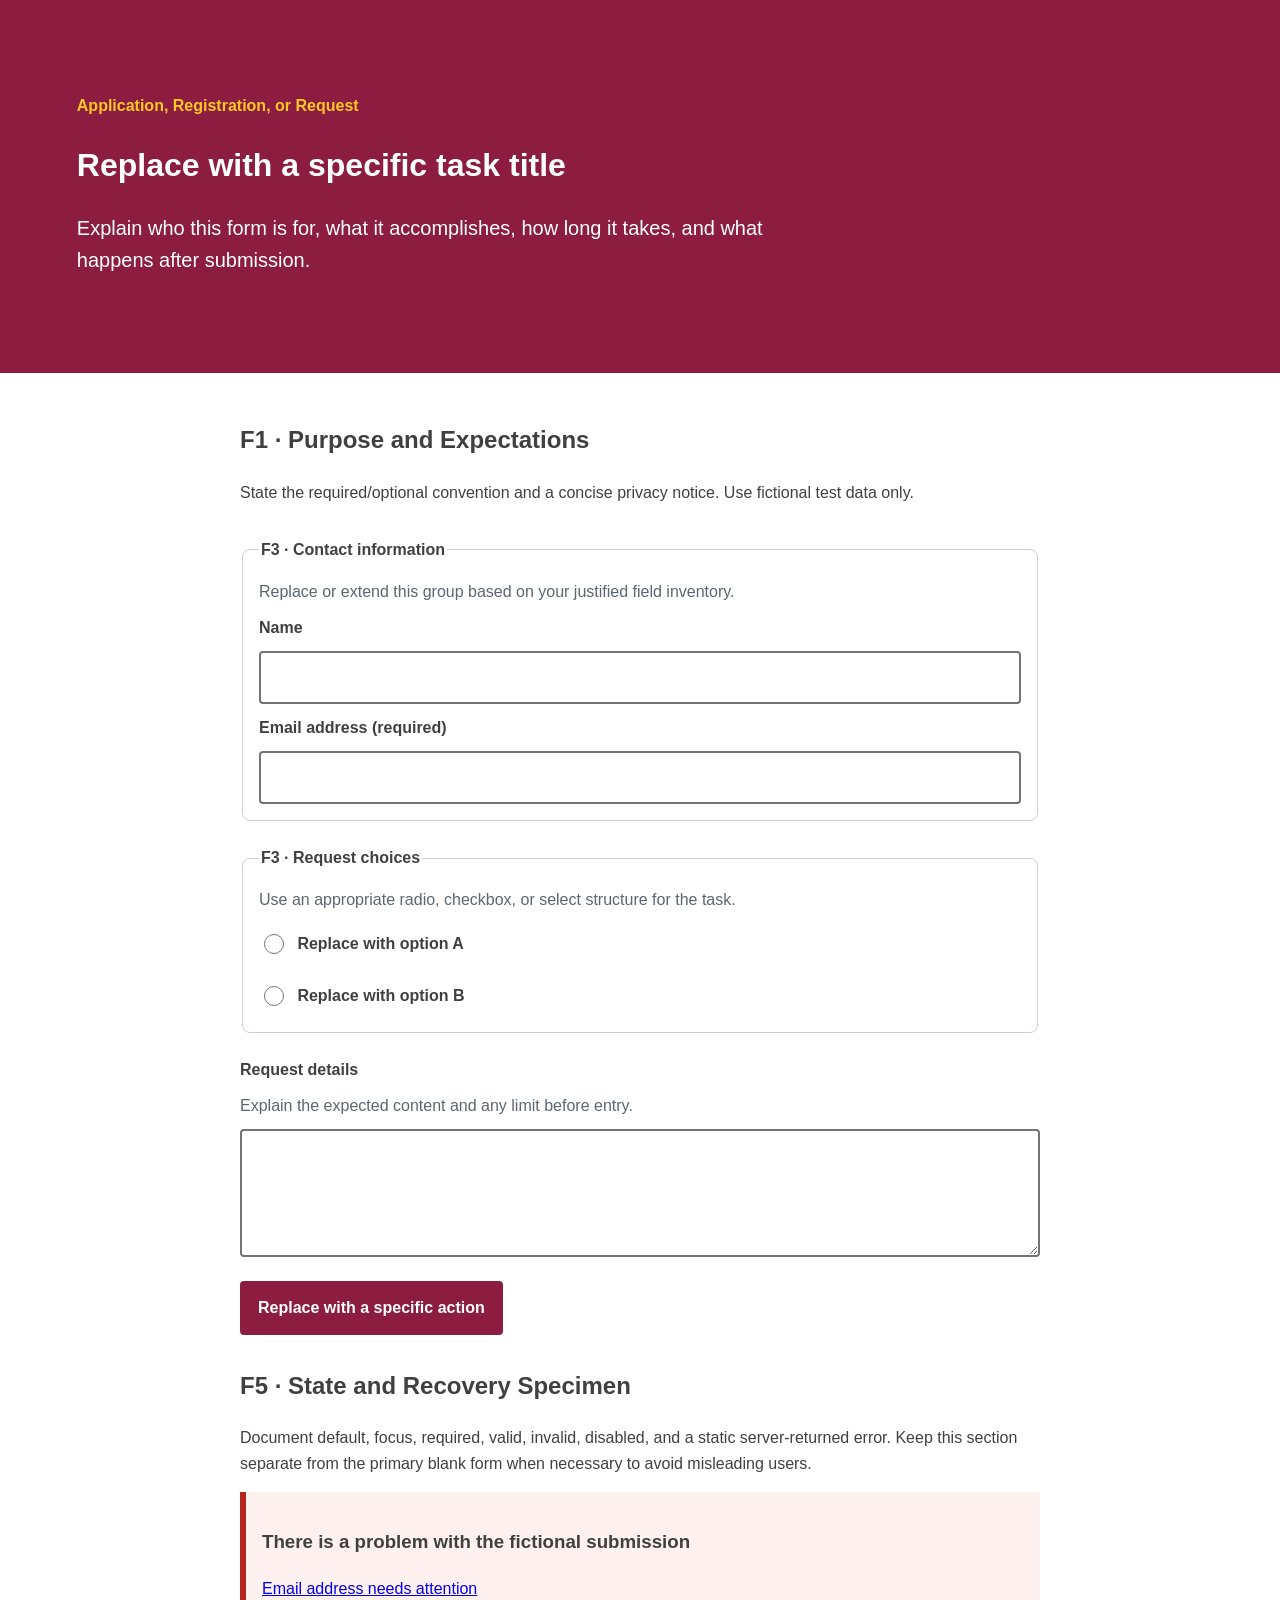
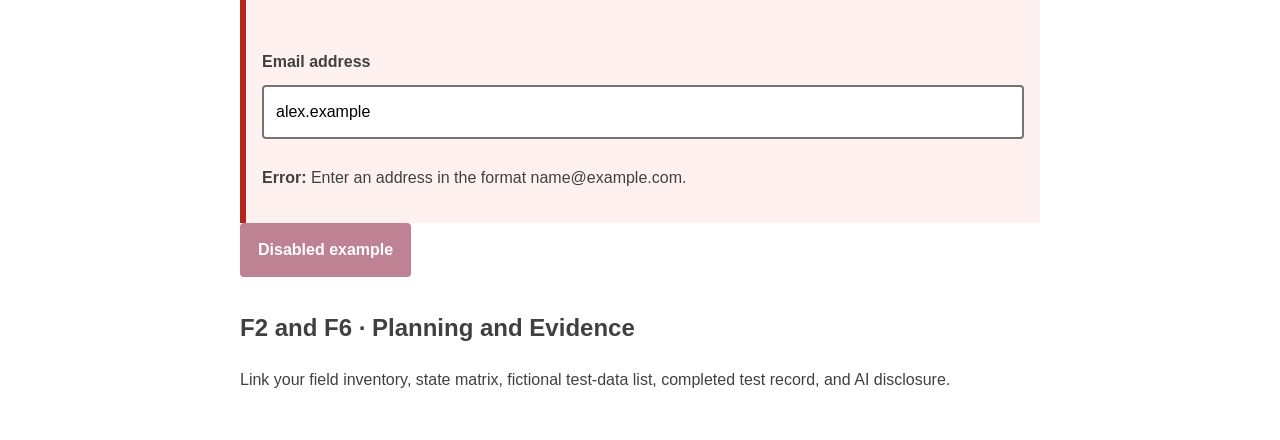
==== index.html @ 68f825bc "Start" ====
<!doctype html>
<html lang="en">
    <head>
        <meta charset="utf-8">
        <meta name="viewport" content="width=device-width,initial-scale=1">
        <title>Inclusive Form Flow</title><link rel="stylesheet" href="styles.css">
    </head>
    <body>
        <header class="page-header">
            <p class="eyebrow">Application, Registration, or Request</p>
            <h1>Replace with a specific task title</h1>
            <p class="lede">Explain who this form is for, what it accomplishes, how long it takes, and what happens after submission.</p>
        </header>
        <main>
            <section id="expectations">
                <h2>F1 · Purpose and Expectations</h2>
                <p>State the required/optional convention and a concise privacy notice. Use fictional test data only.</p>
            </section>
            <form action="" method="get">
                <fieldset>
                    <legend>F3 · Contact information</legend>
                    <p class="help">Replace or extend this group based on your justified field inventory.</p>
                    <div class="field">
                        <label for="name">Name</label>
                        <input id="name" name="name" type="text" autocomplete="name">
                    </div>
                    <div class="field">
                        <label for="email">Email address (required)</label>
                        <input id="email" name="email" type="email" autocomplete="email" required>
                    </div>
                </fieldset>
                <fieldset>
                    <legend>F3 · Request choices</legend>
                    <p class="help">Use an appropriate radio, checkbox, or select structure for the task.</p>
                    <label class="choice">
                        <input type="radio" name="request_type" value="option-a"> Replace with option A</label>
                        <label class="choice"><input type="radio" name="request_type" value="option-b"> Replace with option B</label>
                    </fieldset>
                    <div class="field">
                        <label for="details">Request details</label>
                        <p class="help" id="details-help">Explain the expected content and any limit before entry.</p>
                        <textarea id="details" name="details" aria-describedby="details-help"></textarea>
                    </div>
                    <button type="submit">Replace with a specific action</button>
                </form>
                <section id="states">
                    <h2>F5 · State and Recovery Specimen</h2>
                    <p>Document default, focus, required, valid, invalid, disabled, and a static server-returned error. Keep this section separate from the primary blank form when necessary to avoid misleading users.</p>
                    <div class="error-summary">
                        <h3>There is a problem with the fictional submission</h3>
                        <p><a href="#error-example">Email address needs attention</a></p>
                    </div>
                    <div class="field field-error">
                        <label for="error-example">Email address</label>
                        <input id="error-example" type="email" value="alex.example" aria-invalid="true" aria-describedby="error-message">
                        <p id="error-message"><strong>Error:</strong> Enter an address in the format name@example.com.</p>
                    </div>
                    <button type="button" disabled>Disabled example</button>
                </section>
                <section id="documentation">
                    <h2>F2 and F6 · Planning and Evidence</h2>
                    <p>Link your field inventory, state matrix, fictional test-data list, completed test record, and AI disclosure.</p>
                </section>
            </main>
        </body>
        </html>
---- styles.css ----
:root{
    --color-text:#404040;
    --color-surface:#fff;
    --color-action:#8c1d40;
    --color-accent:#ffc627;
    --color-border:#747474;
    --color-error:#b3261e;
    --color-muted:#5c6670;
    --space-3:1rem;
    --radius:.5rem;
    --measure:68ch;
}
*,*::before,*::after{
    box-sizing:border-box;
}
body{
    margin:0;
    color:var(--color-text);
    background:var(--color-surface);
    font-family:Arial,sans-serif;
    line-height:1.6;
}
.page-header{
    padding:clamp(2rem,6vw,5rem);
    background:var(--color-action);
    color:#fff;
}
.eyebrow{
    color:var(--color-accent);
    font-weight:700;
}
.lede{
    max-width:var(--measure);
    font-size:1.25rem;
}
main{
    max-width:52rem;
    margin:auto;
    padding:var(--space-3);
}
section,form{
    margin-block:2rem;
}
form,fieldset,.field{
    display:grid;
    gap:.65rem;
}
form{
    gap:1.5rem;
}
fieldset{
    padding:1rem;
    border:1px solid #d0d0d0;
    border-radius:var(--radius);
}
legend,label{
    font-weight:700;
}
.help{
    margin:0;
    color:var(--color-muted);
}
input,select,textarea,button{
    font:inherit;
}
input:not([type="radio"]):not([type="checkbox"]),select,textarea{
    width:100%;
    padding:.75rem;
    border:2px solid var(--color-border);
    border-radius:.25rem;
}
textarea{
    min-height:8rem;
    resize:vertical;
}
.choice{
    display:flex;
    gap:.65rem;
    align-items:flex-start;
    padding:.5rem 0;
}
.choice input{
    inline-size:1.25rem;
    block-size:1.25rem;
}
button{
    justify-self:start;
    min-height:44px;
    padding:.75rem 1rem;
    background:var(--color-action);
    color:#fff;
    border:2px solid var(--color-action);
    border-radius:.25rem;
    font-weight:700;
}
:focus-visible{
    outline:.2rem solid var(--color-accent);
    outline-offset:.2rem;
}
.error-summary,.field-error{
    padding:1rem;
    border-left:.4rem solid var(--color-error);
    background:#fff1f0;
}
.field-error input{
    border-color:var(--color-error);
}
button:disabled{
    opacity:.55;
    cursor:not-allowed;
}
@media (min-width:48rem){
    .paired-fields{
        display:grid;
        grid-template-columns:1fr 1fr;
        gap:1rem;
    }
}
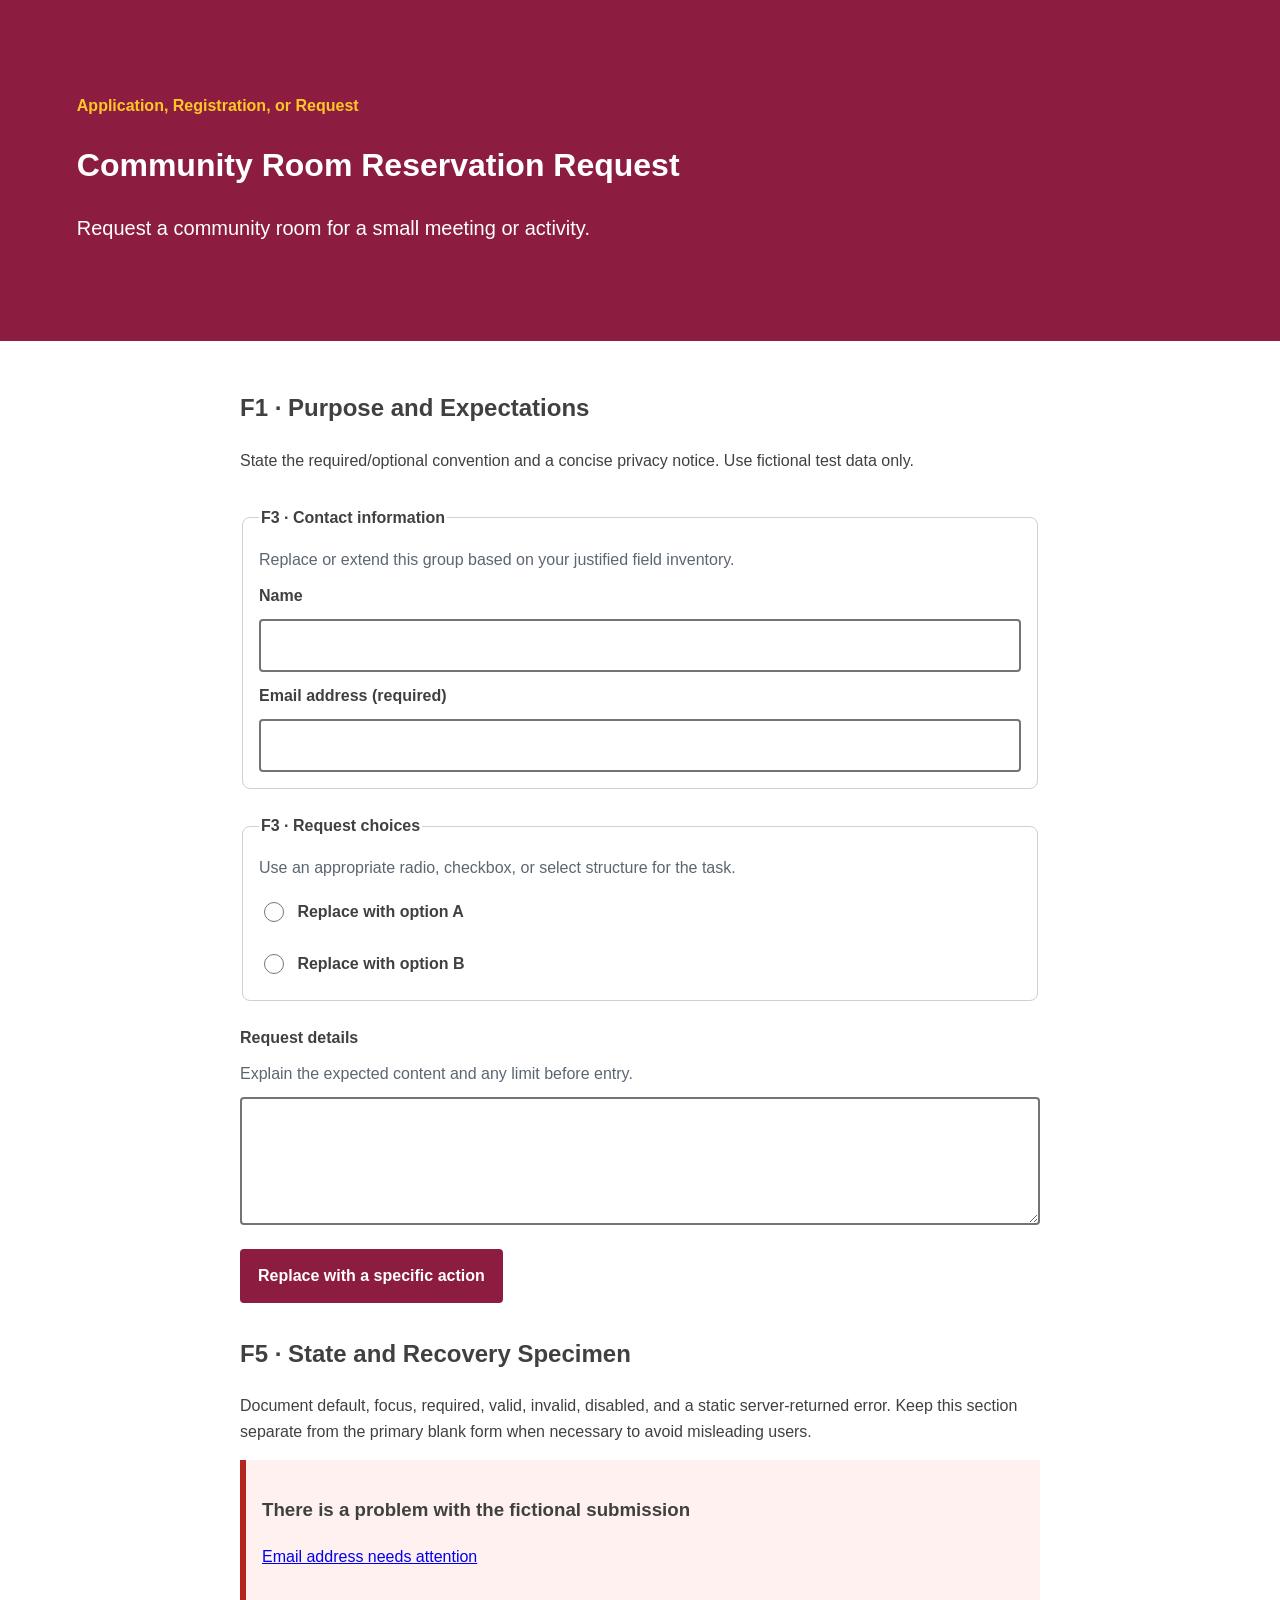
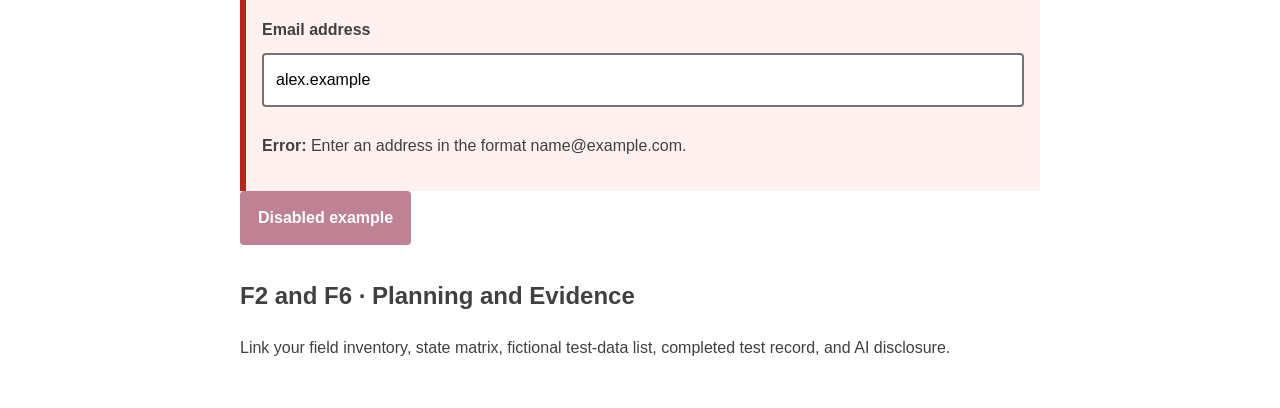
==== commit b5cff4bf: "Header complete" ====
--- a/index.html
+++ b/index.html
@@ -3,32 +3,40 @@
     <head>
         <meta charset="utf-8">
         <meta name="viewport" content="width=device-width,initial-scale=1">
-        <title>Inclusive Form Flow</title><link rel="stylesheet" href="styles.css">
+        <title>Community Room Reservation Request</title>
+        <link rel="stylesheet" href="styles.css">
     </head>
+
     <body>
         <header class="page-header">
             <p class="eyebrow">Application, Registration, or Request</p>
-            <h1>Replace with a specific task title</h1>
-            <p class="lede">Explain who this form is for, what it accomplishes, how long it takes, and what happens after submission.</p>
+            <h1>Community Room Reservation Request</h1>
+            <p class="lede">Request a community room for a small meeting or activity.</p>
         </header>
+
         <main>
             <section id="expectations">
                 <h2>F1 · Purpose and Expectations</h2>
                 <p>State the required/optional convention and a concise privacy notice. Use fictional test data only.</p>
             </section>
+
             <form action="" method="get">
                 <fieldset>
                     <legend>F3 · Contact information</legend>
                     <p class="help">Replace or extend this group based on your justified field inventory.</p>
+                    
                     <div class="field">
                         <label for="name">Name</label>
                         <input id="name" name="name" type="text" autocomplete="name">
                     </div>
+                   
                     <div class="field">
                         <label for="email">Email address (required)</label>
                         <input id="email" name="email" type="email" autocomplete="email" required>
                     </div>
+                
                 </fieldset>
+                
                 <fieldset>
                     <legend>F3 · Request choices</legend>
                     <p class="help">Use an appropriate radio, checkbox, or select structure for the task.</p>
@@ -36,31 +44,42 @@
                         <input type="radio" name="request_type" value="option-a"> Replace with option A</label>
                         <label class="choice"><input type="radio" name="request_type" value="option-b"> Replace with option B</label>
                     </fieldset>
+                
                     <div class="field">
                         <label for="details">Request details</label>
                         <p class="help" id="details-help">Explain the expected content and any limit before entry.</p>
                         <textarea id="details" name="details" aria-describedby="details-help"></textarea>
                     </div>
+                
                     <button type="submit">Replace with a specific action</button>
+                
                 </form>
+                
                 <section id="states">
                     <h2>F5 · State and Recovery Specimen</h2>
                     <p>Document default, focus, required, valid, invalid, disabled, and a static server-returned error. Keep this section separate from the primary blank form when necessary to avoid misleading users.</p>
+                
                     <div class="error-summary">
                         <h3>There is a problem with the fictional submission</h3>
                         <p><a href="#error-example">Email address needs attention</a></p>
                     </div>
+                
                     <div class="field field-error">
                         <label for="error-example">Email address</label>
                         <input id="error-example" type="email" value="alex.example" aria-invalid="true" aria-describedby="error-message">
                         <p id="error-message"><strong>Error:</strong> Enter an address in the format name@example.com.</p>
                     </div>
+                
                     <button type="button" disabled>Disabled example</button>
+                
                 </section>
+                
                 <section id="documentation">
                     <h2>F2 and F6 · Planning and Evidence</h2>
                     <p>Link your field inventory, state matrix, fictional test-data list, completed test record, and AI disclosure.</p>
+                
                 </section>
+            
             </main>
         </body>
-        </html>
+    </html>
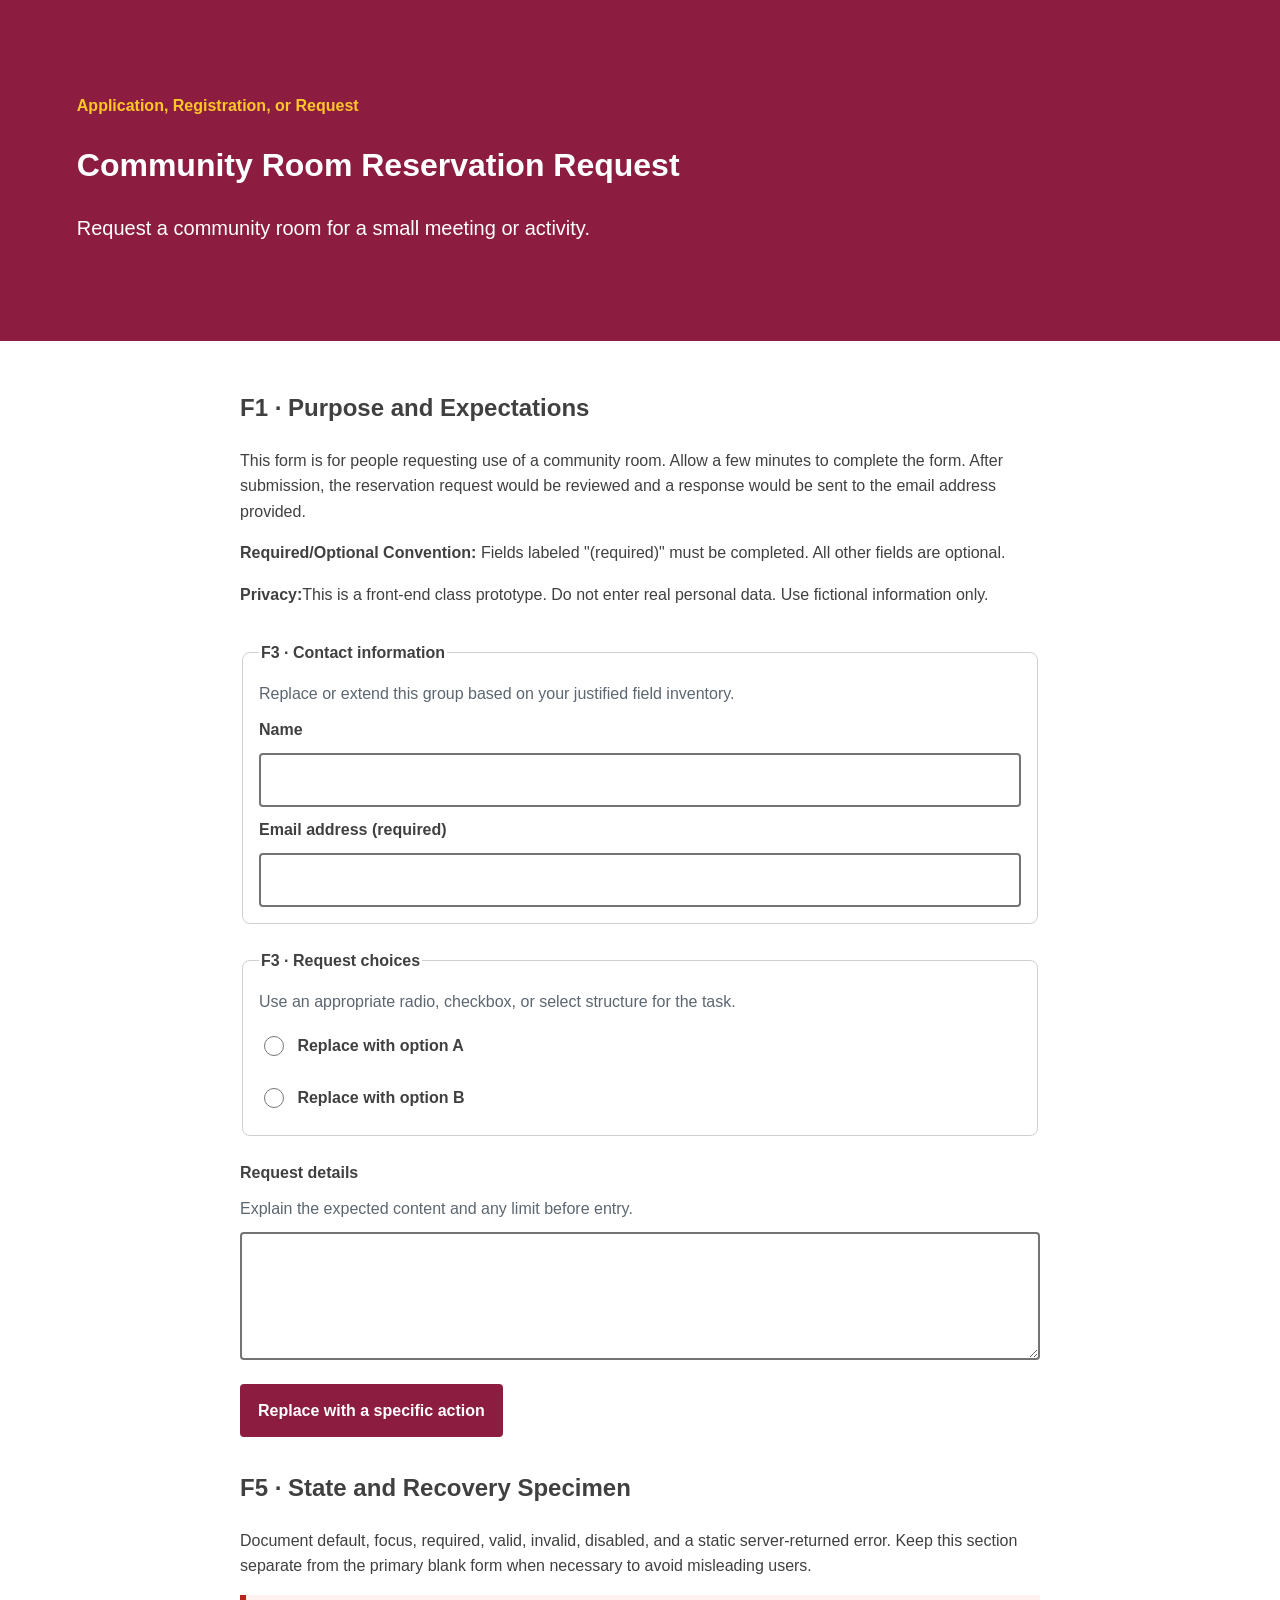
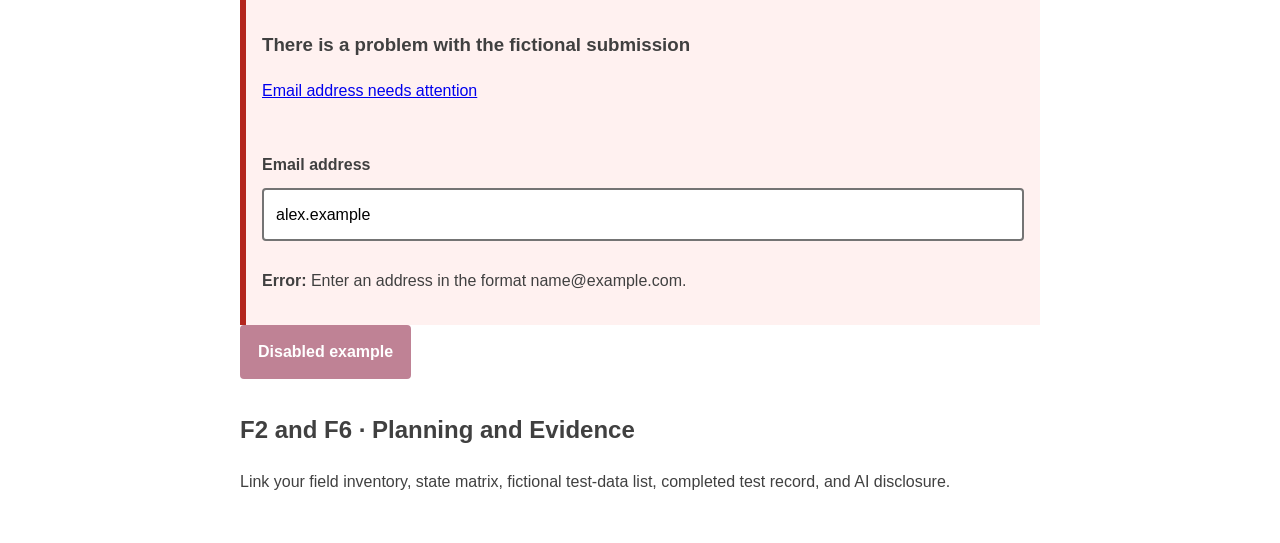
==== commit de0d0070: "F1" ====
--- a/index.html
+++ b/index.html
@@ -17,7 +17,10 @@
         <main>
             <section id="expectations">
                 <h2>F1 · Purpose and Expectations</h2>
-                <p>State the required/optional convention and a concise privacy notice. Use fictional test data only.</p>
+                
+                <p>This form is for people requesting use of a community room. Allow a few minutes to complete the form. After submission, the reservation request would be reviewed and a response would be sent to the email address provided.</p>
+                <p><strong>Required/Optional Convention:</strong> Fields labeled "(required)" must be completed. All other fields are optional.</p>
+                <p><strong>Privacy:</strong>This is a front-end class prototype. Do not enter real personal data. Use fictional information only.</p>
             </section>
 
             <form action="" method="get">
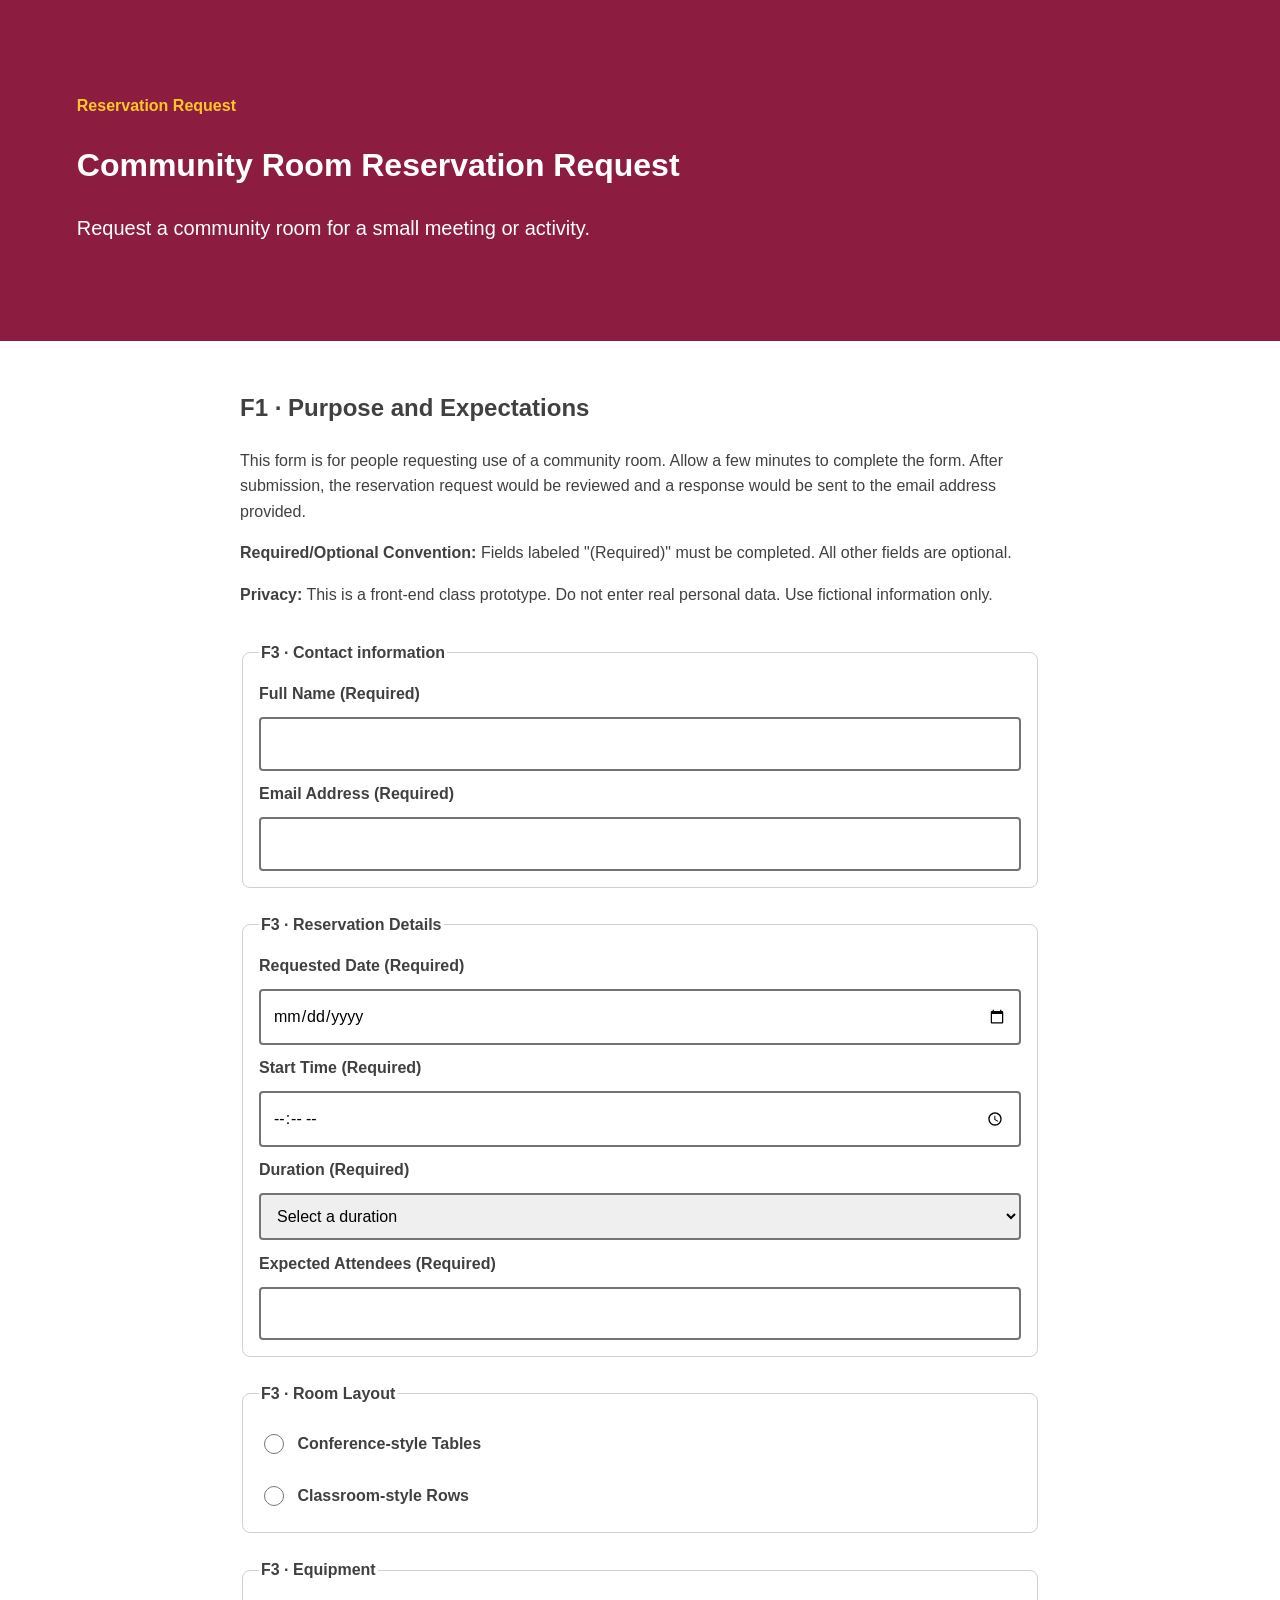
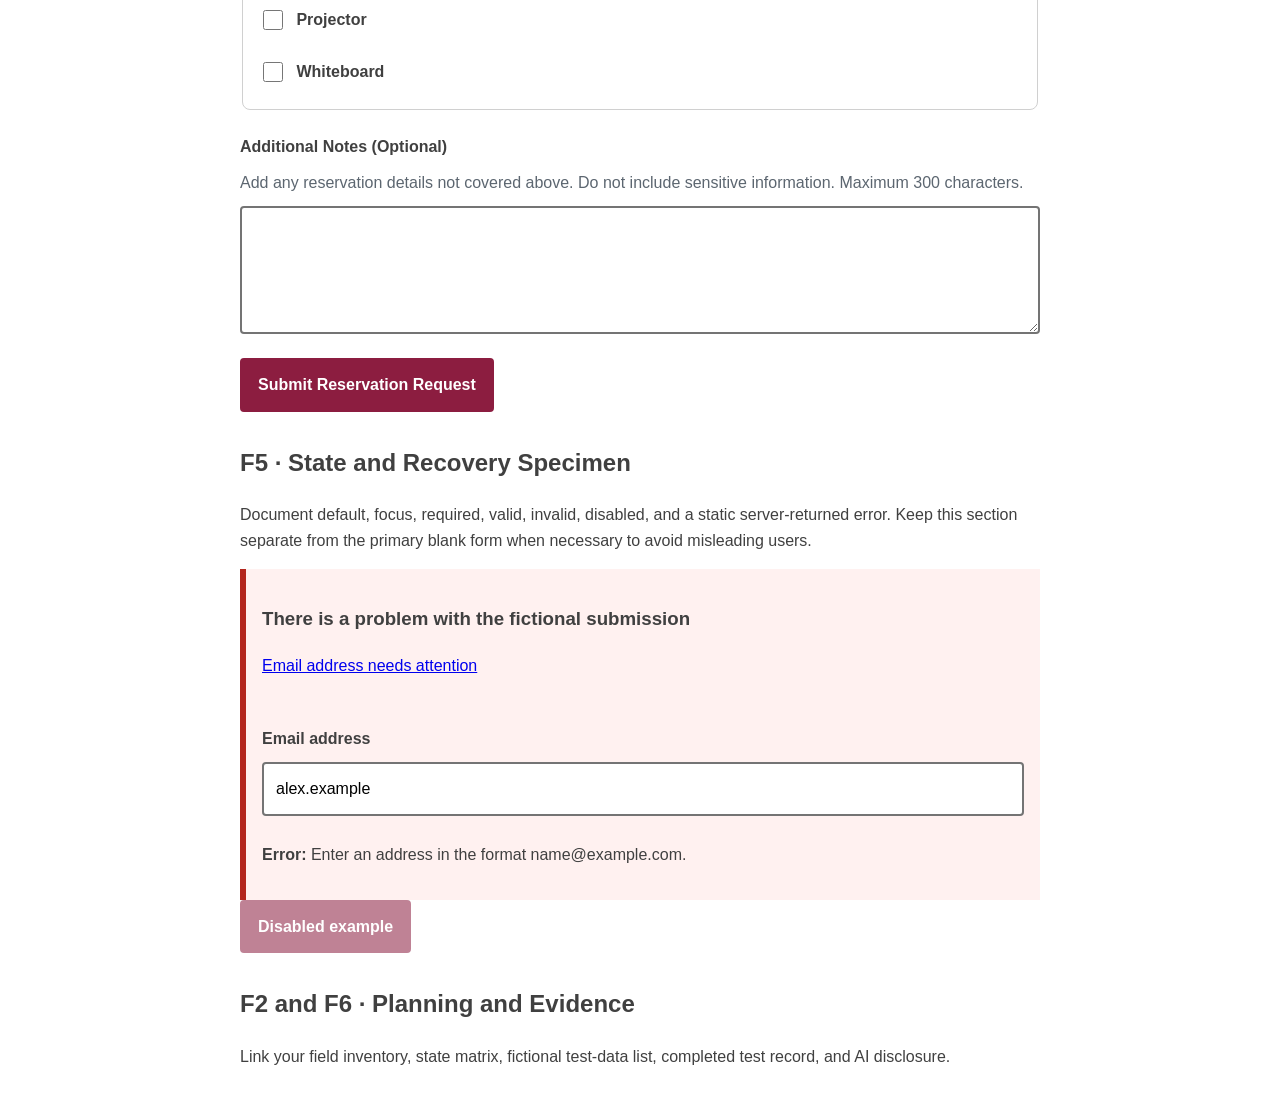
==== commit 6b88b9ed: "F3" ====
--- a/index.html
+++ b/index.html
@@ -9,7 +9,7 @@
 
     <body>
         <header class="page-header">
-            <p class="eyebrow">Application, Registration, or Request</p>
+            <p class="eyebrow">Reservation Request</p>
             <h1>Community Room Reservation Request</h1>
             <p class="lede">Request a community room for a small meeting or activity.</p>
         </header>
@@ -19,42 +19,91 @@
                 <h2>F1 · Purpose and Expectations</h2>
                 
                 <p>This form is for people requesting use of a community room. Allow a few minutes to complete the form. After submission, the reservation request would be reviewed and a response would be sent to the email address provided.</p>
-                <p><strong>Required/Optional Convention:</strong> Fields labeled "(required)" must be completed. All other fields are optional.</p>
-                <p><strong>Privacy:</strong>This is a front-end class prototype. Do not enter real personal data. Use fictional information only.</p>
+                <p><strong>Required/Optional Convention:</strong> Fields labeled "(Required)" must be completed. All other fields are optional.</p>
+                <p><strong>Privacy:</strong> This is a front-end class prototype. Do not enter real personal data. Use fictional information only.</p>
             </section>
 
             <form action="" method="get">
                 <fieldset>
+                 
                     <legend>F3 · Contact information</legend>
-                    <p class="help">Replace or extend this group based on your justified field inventory.</p>
-                    
+
                     <div class="field">
-                        <label for="name">Name</label>
-                        <input id="name" name="name" type="text" autocomplete="name">
+                        <label for="requester-name">Full Name (Required)</label>
+                        <input id="requester-name" name="requester_name" type="text" autocomplete="name" required>
                     </div>
                    
                     <div class="field">
-                        <label for="email">Email address (required)</label>
+                        <label for="email">Email Address (Required)</label>
                         <input id="email" name="email" type="email" autocomplete="email" required>
                     </div>
                 
                 </fieldset>
                 
                 <fieldset>
-                    <legend>F3 · Request choices</legend>
-                    <p class="help">Use an appropriate radio, checkbox, or select structure for the task.</p>
+                    <legend>F3 · Reservation Details</legend>
+
+                    <div class="field">
+                        <label for="reservation-date">Requested Date (Required)</label>
+                        <input id="reservation-date" name="reservation_date" type="date" required>
+                    </div>
+
+                    <div class="field">
+                        <label for="start-time">Start Time (Required)</label>
+                        <input id="start-time" name="start_time" type="time" min="09:00" max="19:00" step="1800" required>
+                    </div>
+
+                    <div class="field">
+                        <label for="duration">Duration (Required)</label>
+                        <select id="duration" name="duration" required>
+                            <option value="">Select a duration</option>
+                            <option value="1-hour">1 hour</option>
+                            <option value="2-hours">2 hours</option>
+                            <option value="3-hours">3 hours</option>
+                        </select>
+                    </div>
+
+                    <div class="field">
+                        <label for="attendees">Expected Attendees (Required)</label>
+                        <input id="attendees" name="attendees" type="number" min="1" max="20" step="1" required>
+                    </div>
+                </fieldset>
+                
+                <fieldset>
+                    <legend>F3 · Room Layout</legend>
+
                     <label class="choice">
-                        <input type="radio" name="request_type" value="option-a"> Replace with option A</label>
-                        <label class="choice"><input type="radio" name="request_type" value="option-b"> Replace with option B</label>
-                    </fieldset>
-                
+                        <input type="radio" name="room_layout" value="conference" required>
+                        Conference-style Tables
+                    </label>
+
+                    <label class="choice">
+                        <input type="radio" name="room_layout" value="classroom" required>
+                        Classroom-style Rows
+                    </label>
+                </fieldset>
+
+                <fieldset>
+                    <legend>F3 · Equipment</legend>
+
+                    <label class="choice">
+                        <input type="checkbox" name="equipment" value="projector">
+                        Projector
+                    </label>
+
+                    <label class="choice">
+                        <input type="checkbox" name="equipment" value="whiteboard">
+                        Whiteboard
+                    </label>
+                </fieldset>
+
                     <div class="field">
-                        <label for="details">Request details</label>
-                        <p class="help" id="details-help">Explain the expected content and any limit before entry.</p>
-                        <textarea id="details" name="details" aria-describedby="details-help"></textarea>
+                        <label for="notes">Additional Notes (Optional)</label>
+                        <p class="help" id="notes-help">Add any reservation details not covered above. Do not include sensitive information. Maximum 300 characters.</p>
+                        <textarea id="notes" name="notes" maxlength="300" aria-describedby="notes-help"></textarea>
                     </div>
-                
-                    <button type="submit">Replace with a specific action</button>
+
+                    <button type="submit">Submit Reservation Request</button>
                 
                 </form>
                 
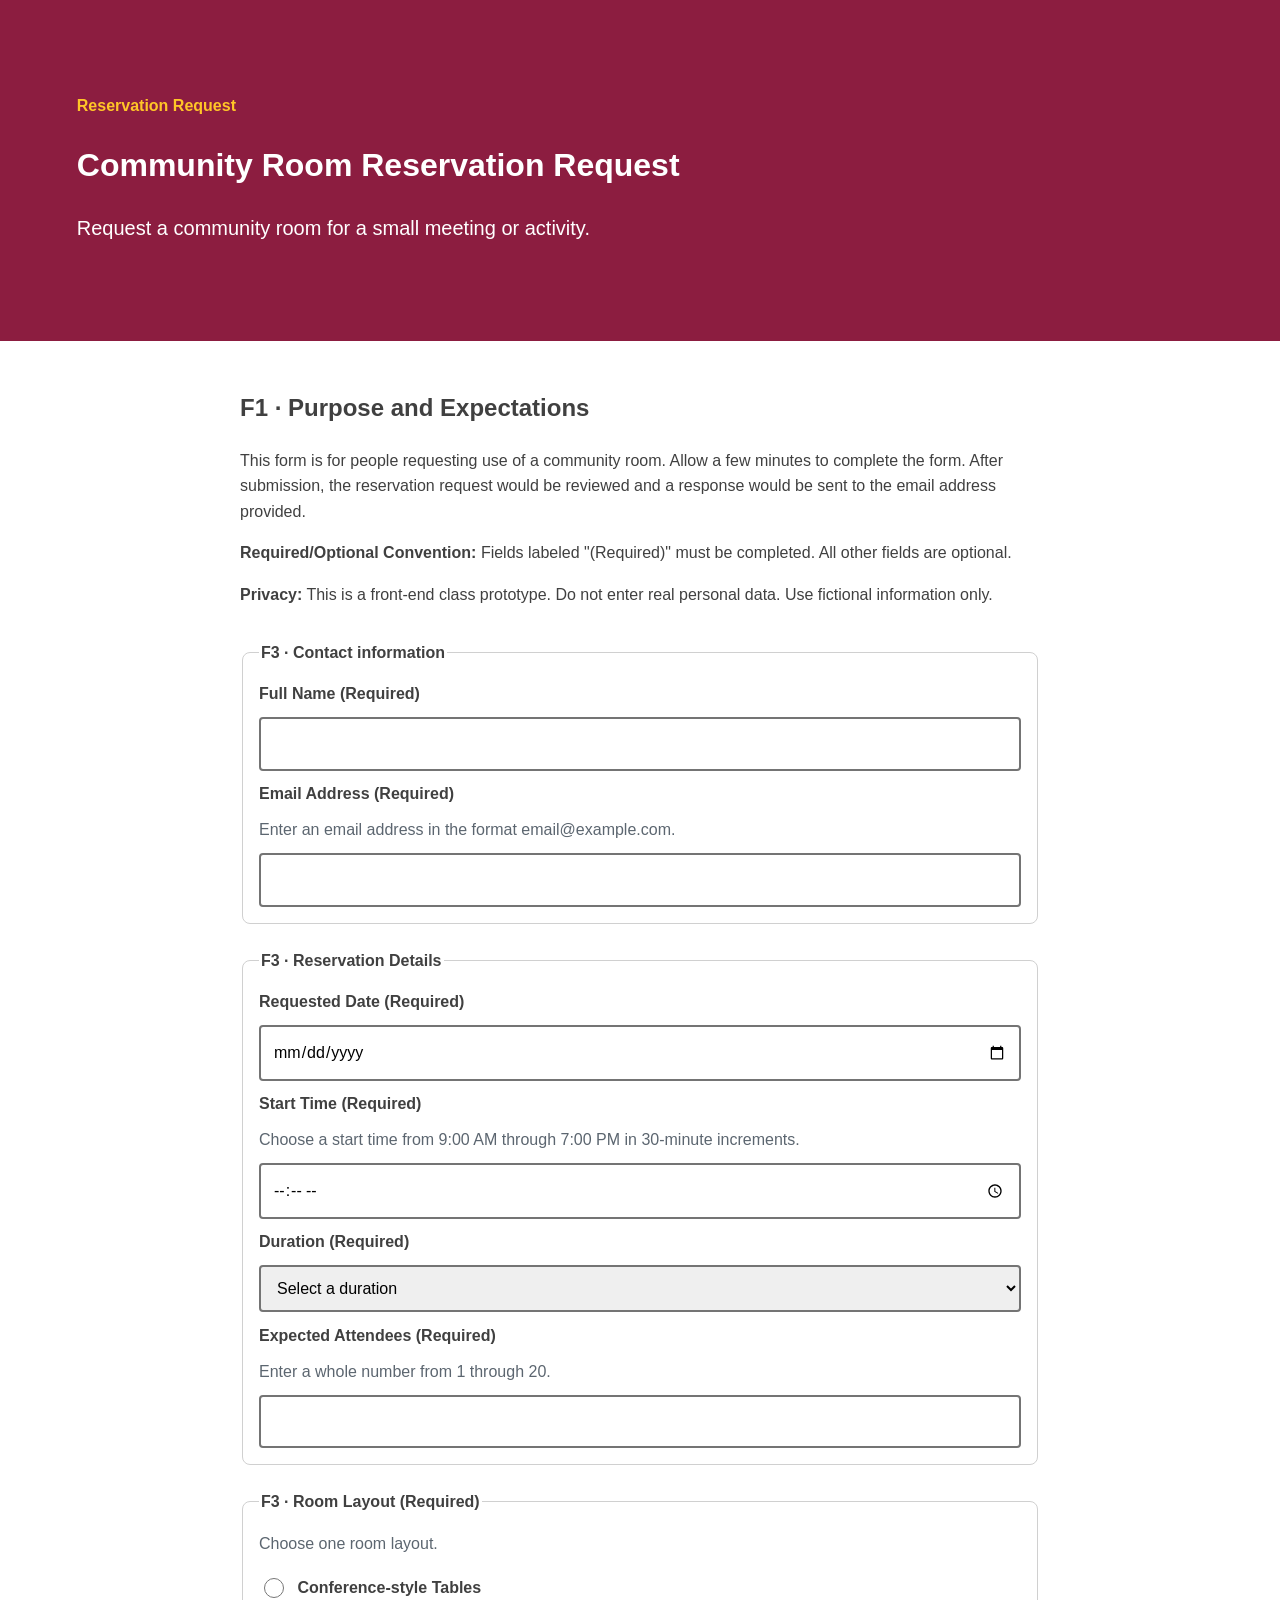
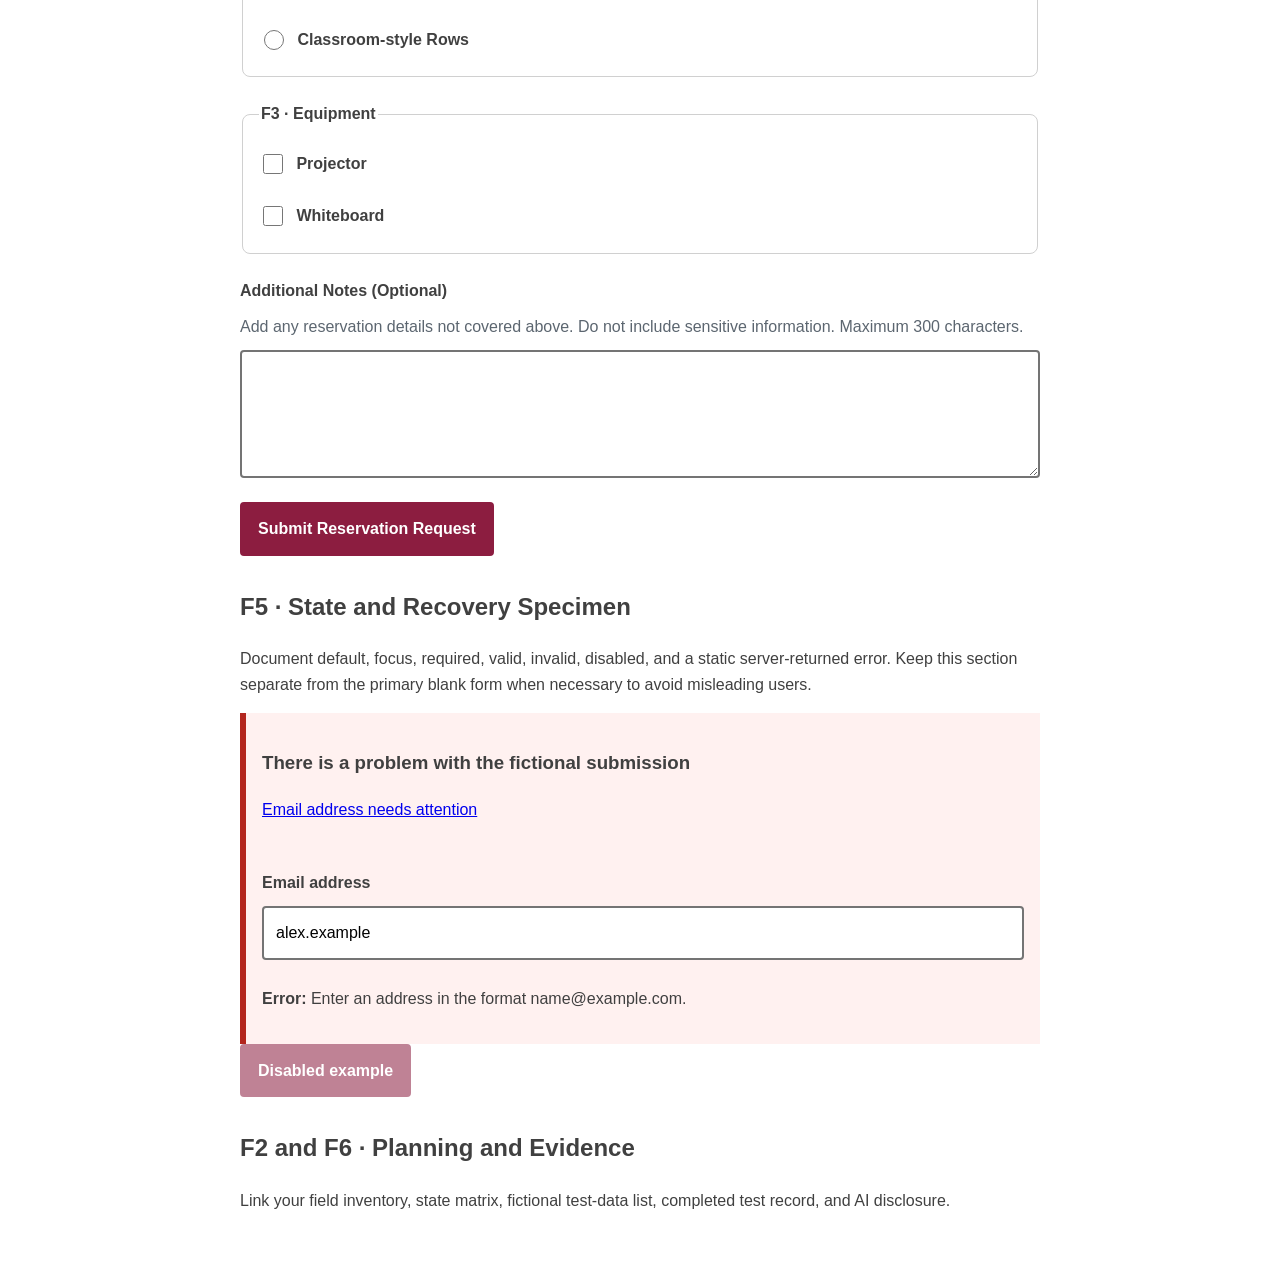
==== commit a839c531: "F4 Complete" ====
--- a/index.html
+++ b/index.html
@@ -35,7 +35,8 @@
                    
                     <div class="field">
                         <label for="email">Email Address (Required)</label>
-                        <input id="email" name="email" type="email" autocomplete="email" required>
+                        <p class="help" id="email-help">Enter an email address in the format email@example.com.</p>
+                        <input id="email" name="email" type="email" autocomplete="email" required aria-describedby="email-help">
                     </div>
                 
                 </fieldset>
@@ -50,7 +51,8 @@
 
                     <div class="field">
                         <label for="start-time">Start Time (Required)</label>
-                        <input id="start-time" name="start_time" type="time" min="09:00" max="19:00" step="1800" required>
+                        <p class="help" id="start-time-help">Choose a start time from 9:00 AM through 7:00 PM in 30-minute increments.</p>
+                        <input id="start-time" name="start_time" type="time" min="09:00" max="19:00" step="1800" required aria-describedby="start-time-help">
                     </div>
 
                     <div class="field">
@@ -65,12 +67,15 @@
 
                     <div class="field">
                         <label for="attendees">Expected Attendees (Required)</label>
-                        <input id="attendees" name="attendees" type="number" min="1" max="20" step="1" required>
+                        <p class="help" id="attendees-help">Enter a whole number from 1 through 20.</p>
+                        <input id="attendees" name="attendees" type="number" min="1" max="20" step="1" required aria-describedby="attendees-help">
                     </div>
+
                 </fieldset>
                 
                 <fieldset>
-                    <legend>F3 · Room Layout</legend>
+                    <legend>F3 · Room Layout (Required)</legend>
+                    <p class="help">Choose one room layout.</p>
 
                     <label class="choice">
                         <input type="radio" name="room_layout" value="conference" required>
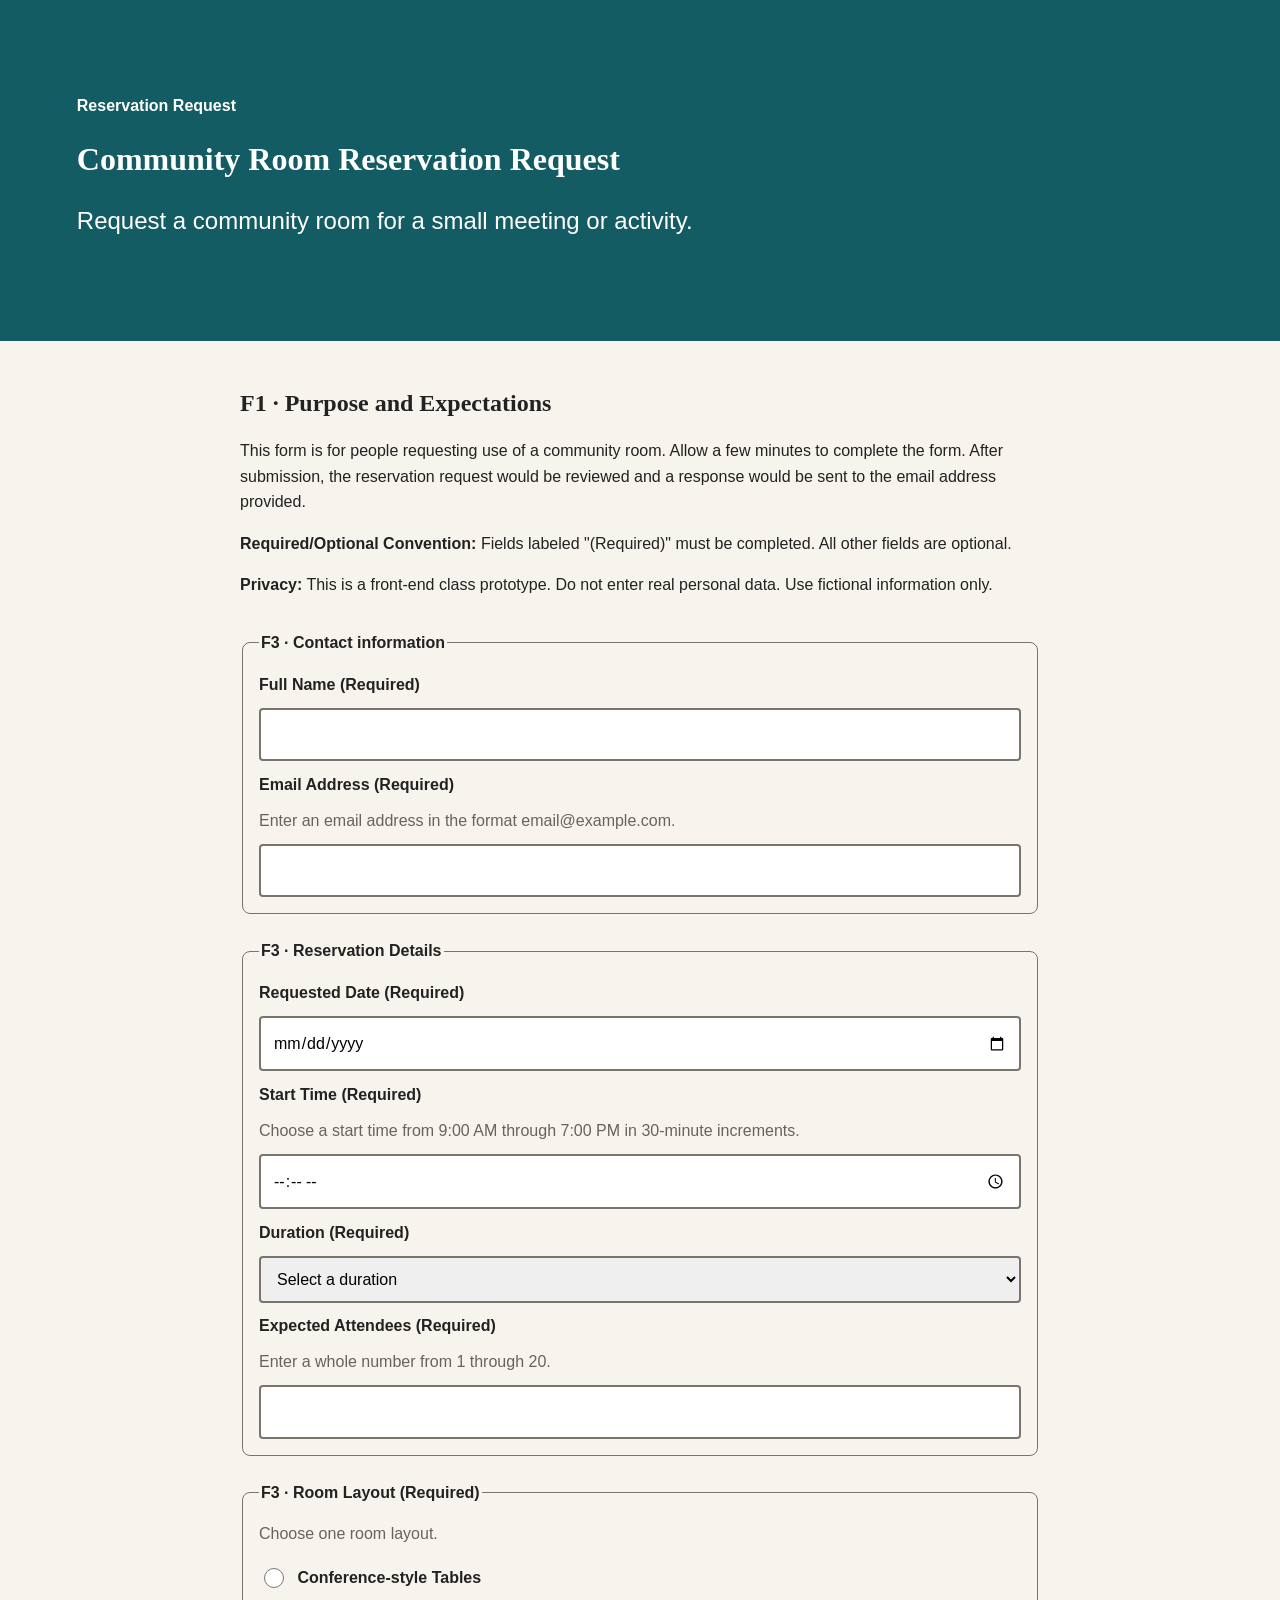
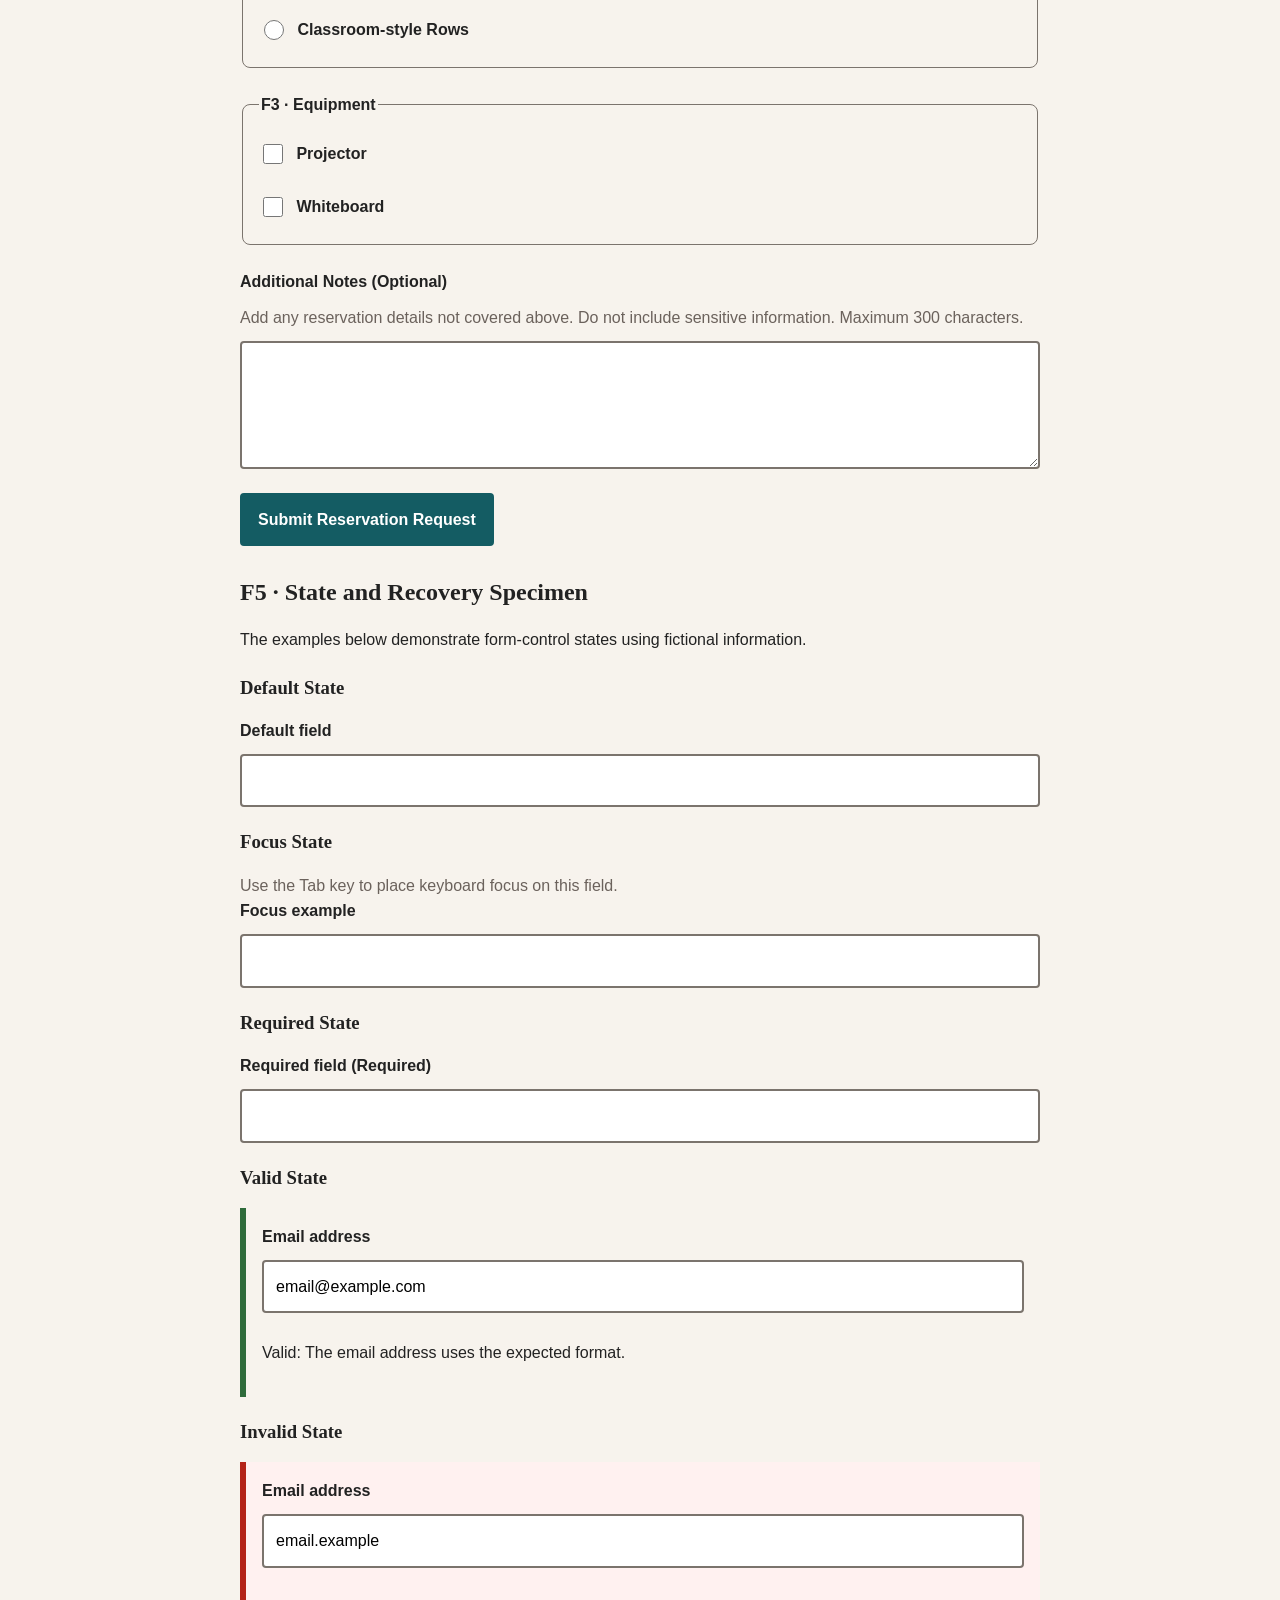
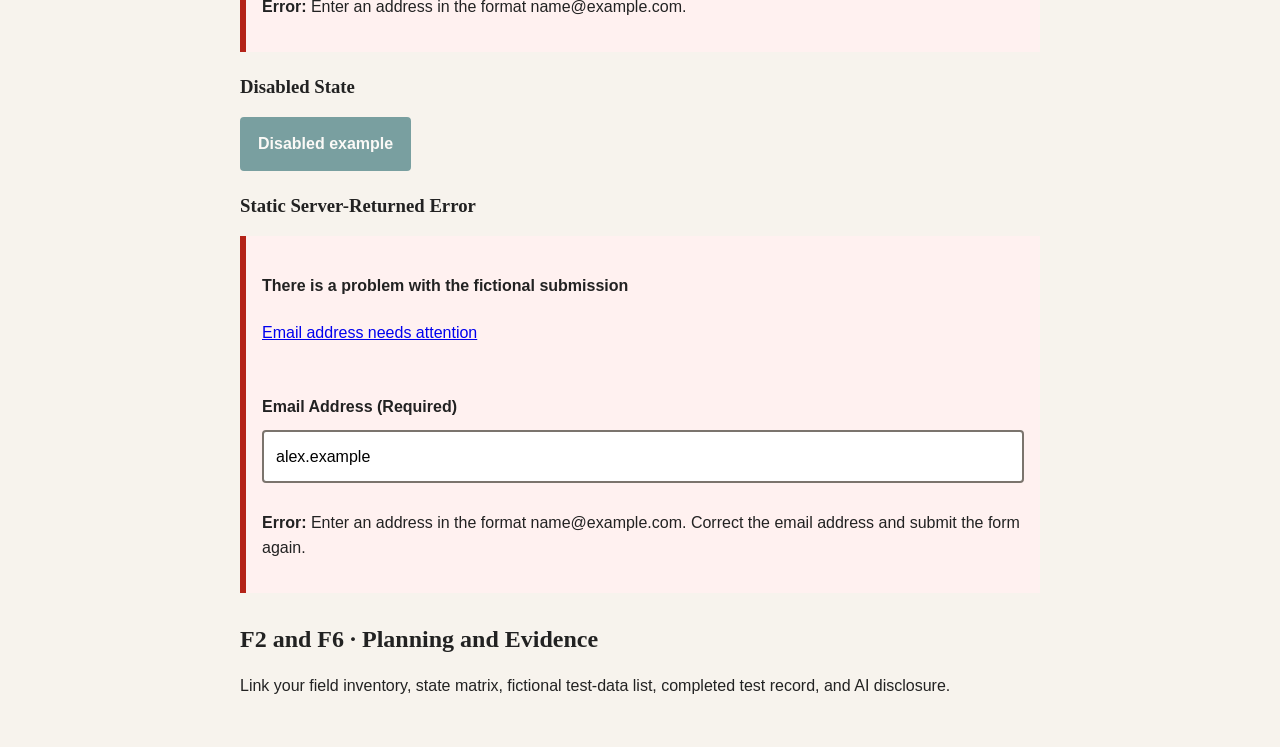
==== commit ae298aa9: "Update to HTML and CSS (F5)" ====
--- a/index.html
+++ b/index.html
@@ -114,21 +114,70 @@
                 
                 <section id="states">
                     <h2>F5 · State and Recovery Specimen</h2>
-                    <p>Document default, focus, required, valid, invalid, disabled, and a static server-returned error. Keep this section separate from the primary blank form when necessary to avoid misleading users.</p>
-                
-                    <div class="error-summary">
-                        <h3>There is a problem with the fictional submission</h3>
-                        <p><a href="#error-example">Email address needs attention</a></p>
+                    <p>The examples below demonstrate form-control states using fictional information.</p>
+
+                    <div class="state-example">
+                        <h3>Default State</h3>
+                        <div class="field">
+                            <label for="default-example">Default field</label>
+                            <input id="default-example" type="text">
+                        </div>
                     </div>
-                
-                    <div class="field field-error">
-                        <label for="error-example">Email address</label>
-                        <input id="error-example" type="email" value="alex.example" aria-invalid="true" aria-describedby="error-message">
-                        <p id="error-message"><strong>Error:</strong> Enter an address in the format name@example.com.</p>
+
+                    <div class="state-example">
+                        <h3>Focus State</h3>
+                        <p class="help">Use the Tab key to place keyboard focus on this field.</p>
+                        <div class="field">
+                            <label for="focus-example">Focus example</label>
+                            <input id="focus-example" type="text">
+                        </div>
                     </div>
-                
-                    <button type="button" disabled>Disabled example</button>
-                
+
+                    <div class="state-example">
+                        <h3>Required State</h3>
+                        <div class="field">
+                            <label for="required-example">Required field (Required)</label>
+                            <input id="required-example" type="text" required>
+                        </div>
+                    </div>
+
+                    <div class="state-example">
+                        <h3>Valid State</h3>
+                        <div class="field field-valid">
+                            <label for="valid-example">Email address</label>
+                            <input id="valid-example" type="email" value="email@example.com">
+                            <p>Valid: The email address uses the expected format.</p>
+                        </div>
+                    </div>
+
+                    <div class="state-example">
+                        <h3>Invalid State</h3>
+                        <div class="field field-error">
+                            <label for="invalid-example">Email address</label>
+                            <input id="invalid-example" type="email" value="email.example" aria-invalid="true" aria-describedby="invalid-message">
+                            <p id="invalid-message"><strong>Error:</strong> Enter an address in the format name@example.com.</p>
+                        </div>
+                    </div>
+
+                    <div class="state-example">
+                        <h3>Disabled State</h3>
+                        <button type="button" disabled>Disabled example</button>
+                    </div>
+
+                    <div class="state-example">
+                        <h3>Static Server-Returned Error</h3>
+
+                        <div class="error-summary">
+                            <h4>There is a problem with the fictional submission</h4>
+                            <p><a href="#server-error-example">Email address needs attention</a></p>
+                        </div>
+
+                        <div class="field field-error">
+                            <label for="server-error-example">Email Address (Required)</label>
+                            <input id="server-error-example" type="email" value="alex.example" aria-invalid="true" aria-describedby="server-error-message">
+                            <p id="server-error-message"><strong>Error:</strong> Enter an address in the format name@example.com. Correct the email address and submit the form again.</p>
+                        </div>
+                    </div>
                 </section>
                 
                 <section id="documentation">
--- a/styles.css
+++ b/styles.css
@@ -1,118 +1,187 @@
 :root{
-    --color-text:#404040;
-    --color-surface:#fff;
-    --color-action:#8c1d40;
-    --color-accent:#ffc627;
-    --color-border:#747474;
-    --color-error:#b3261e;
-    --color-muted:#5c6670;
+    --color-teal:#145c63;
+    --color-cream:#f7f3ed;
+    --color-charcoal:#222222;
+    --color-warm-gray:#6b625c;
+    --color-border-dark:#7b746d;
+    --color-green:#2f6b3b;
+    --color-red:#b42318;
+    --color-white:#ffffff;
+
+    --color-text:var(--color-charcoal);
+    --color-muted:var(--color-warm-gray);
+    --color-background:var(--color-cream);
+    --color-border:var(--color-border-dark);
+    --color-action:var(--color-teal);
+    --color-on-action:var(--color-white);
+    --color-focus:var(--color-teal);
+    --color-success:var(--color-green);
+    --color-error:var(--color-red);
+
+    --space-2:.5rem;
     --space-3:1rem;
-    --radius:.5rem;
-    --measure:68ch;
+    --space-4:1.5rem;
+    --space-5:2rem;
+
+    --measure-text:65ch;
+
+    --radius-small:.25rem;
+    --radius-medium:.5rem;
+
+    --font-body:Arial,Helvetica,sans-serif;
+    --font-display:Georgia,"Times New Roman",serif;
+    --text-body:1rem;
+    --text-large:1.5rem;
 }
+
 *,*::before,*::after{
     box-sizing:border-box;
 }
+
 body{
     margin:0;
     color:var(--color-text);
-    background:var(--color-surface);
-    font-family:Arial,sans-serif;
+    background:var(--color-background);
+    font-family:var(--font-body);
+    font-size:var(--text-body);
     line-height:1.6;
 }
+
+h1,
+h2,
+h3{
+    font-family:var(--font-display);
+    line-height:1.2;
+}
+
 .page-header{
     padding:clamp(2rem,6vw,5rem);
     background:var(--color-action);
-    color:#fff;
+    color:var(--color-on-action);
 }
+
 .eyebrow{
-    color:var(--color-accent);
+    color:var(--color-white);
     font-weight:700;
 }
+
 .lede{
-    max-width:var(--measure);
-    font-size:1.25rem;
+    max-width:var(--measure-text);
+    font-size:var(--text-large);
 }
+
 main{
     max-width:52rem;
     margin:auto;
     padding:var(--space-3);
 }
-section,form{
-    margin-block:2rem;
+
+section,
+form{
+    margin-block:var(--space-5);
 }
-form,fieldset,.field{
+
+form,
+fieldset,
+.field{
     display:grid;
     gap:.65rem;
 }
+
 form{
-    gap:1.5rem;
+    gap:var(--space-4);
 }
+
 fieldset{
-    padding:1rem;
-    border:1px solid #d0d0d0;
-    border-radius:var(--radius);
+    padding:var(--space-3);
+    border:1px solid var(--color-border);
+    border-radius:var(--radius-medium);
 }
-legend,label{
+
+legend,
+label{
     font-weight:700;
 }
+
 .help{
     margin:0;
     color:var(--color-muted);
 }
-input,select,textarea,button{
+
+.state-example{
+    margin-block:var(--space-4);
+}
+
+input,
+select,
+textarea,
+button{
     font:inherit;
 }
-input:not([type="radio"]):not([type="checkbox"]),select,textarea{
+
+input:not([type="radio"]):not([type="checkbox"]),
+select,
+textarea{
     width:100%;
     padding:.75rem;
     border:2px solid var(--color-border);
-    border-radius:.25rem;
+    border-radius:var(--radius-small);
 }
+
 textarea{
     min-height:8rem;
     resize:vertical;
 }
+
 .choice{
     display:flex;
     gap:.65rem;
     align-items:flex-start;
     padding:.5rem 0;
 }
+
 .choice input{
     inline-size:1.25rem;
     block-size:1.25rem;
 }
+
 button{
     justify-self:start;
     min-height:44px;
     padding:.75rem 1rem;
     background:var(--color-action);
-    color:#fff;
+    color:var(--color-on-action);
     border:2px solid var(--color-action);
-    border-radius:.25rem;
+    border-radius:var(--radius-small);
     font-weight:700;
 }
+
 :focus-visible{
-    outline:.2rem solid var(--color-accent);
+    outline:.2rem solid var(--color-focus);
     outline-offset:.2rem;
 }
-.error-summary,.field-error{
-    padding:1rem;
+
+.error-summary,
+.field-error{
+    padding:var(--space-3);
     border-left:.4rem solid var(--color-error);
     background:#fff1f0;
 }
+
 .field-error input{
     border-color:var(--color-error);
 }
+
+.field-valid{
+    padding:var(--space-3);
+    border-left:.4rem solid var(--color-success);
+}
+
+.field-valid input{
+    border-color:var(--color-success);
+}
+
 button:disabled{
     opacity:.55;
     cursor:not-allowed;
-}
-@media (min-width:48rem){
-    .paired-fields{
-        display:grid;
-        grid-template-columns:1fr 1fr;
-        gap:1rem;
-    }
-}
+}
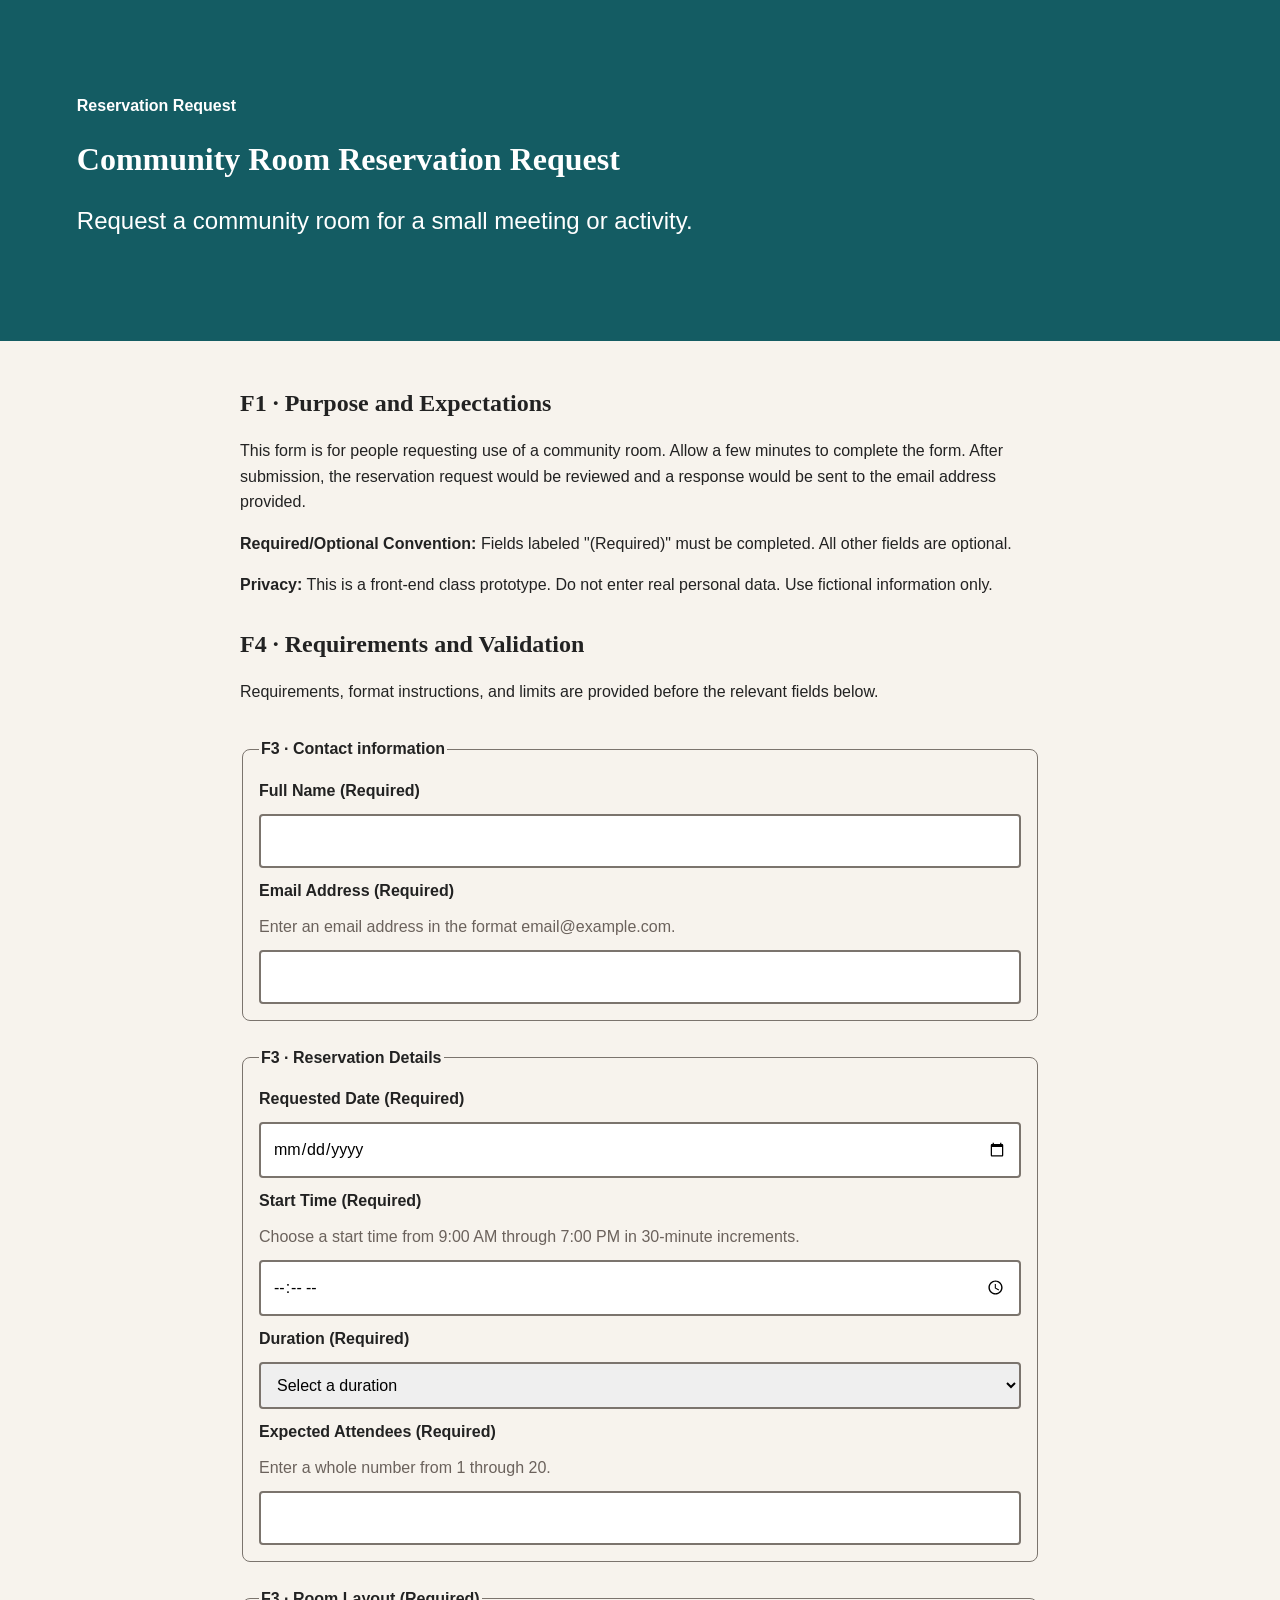
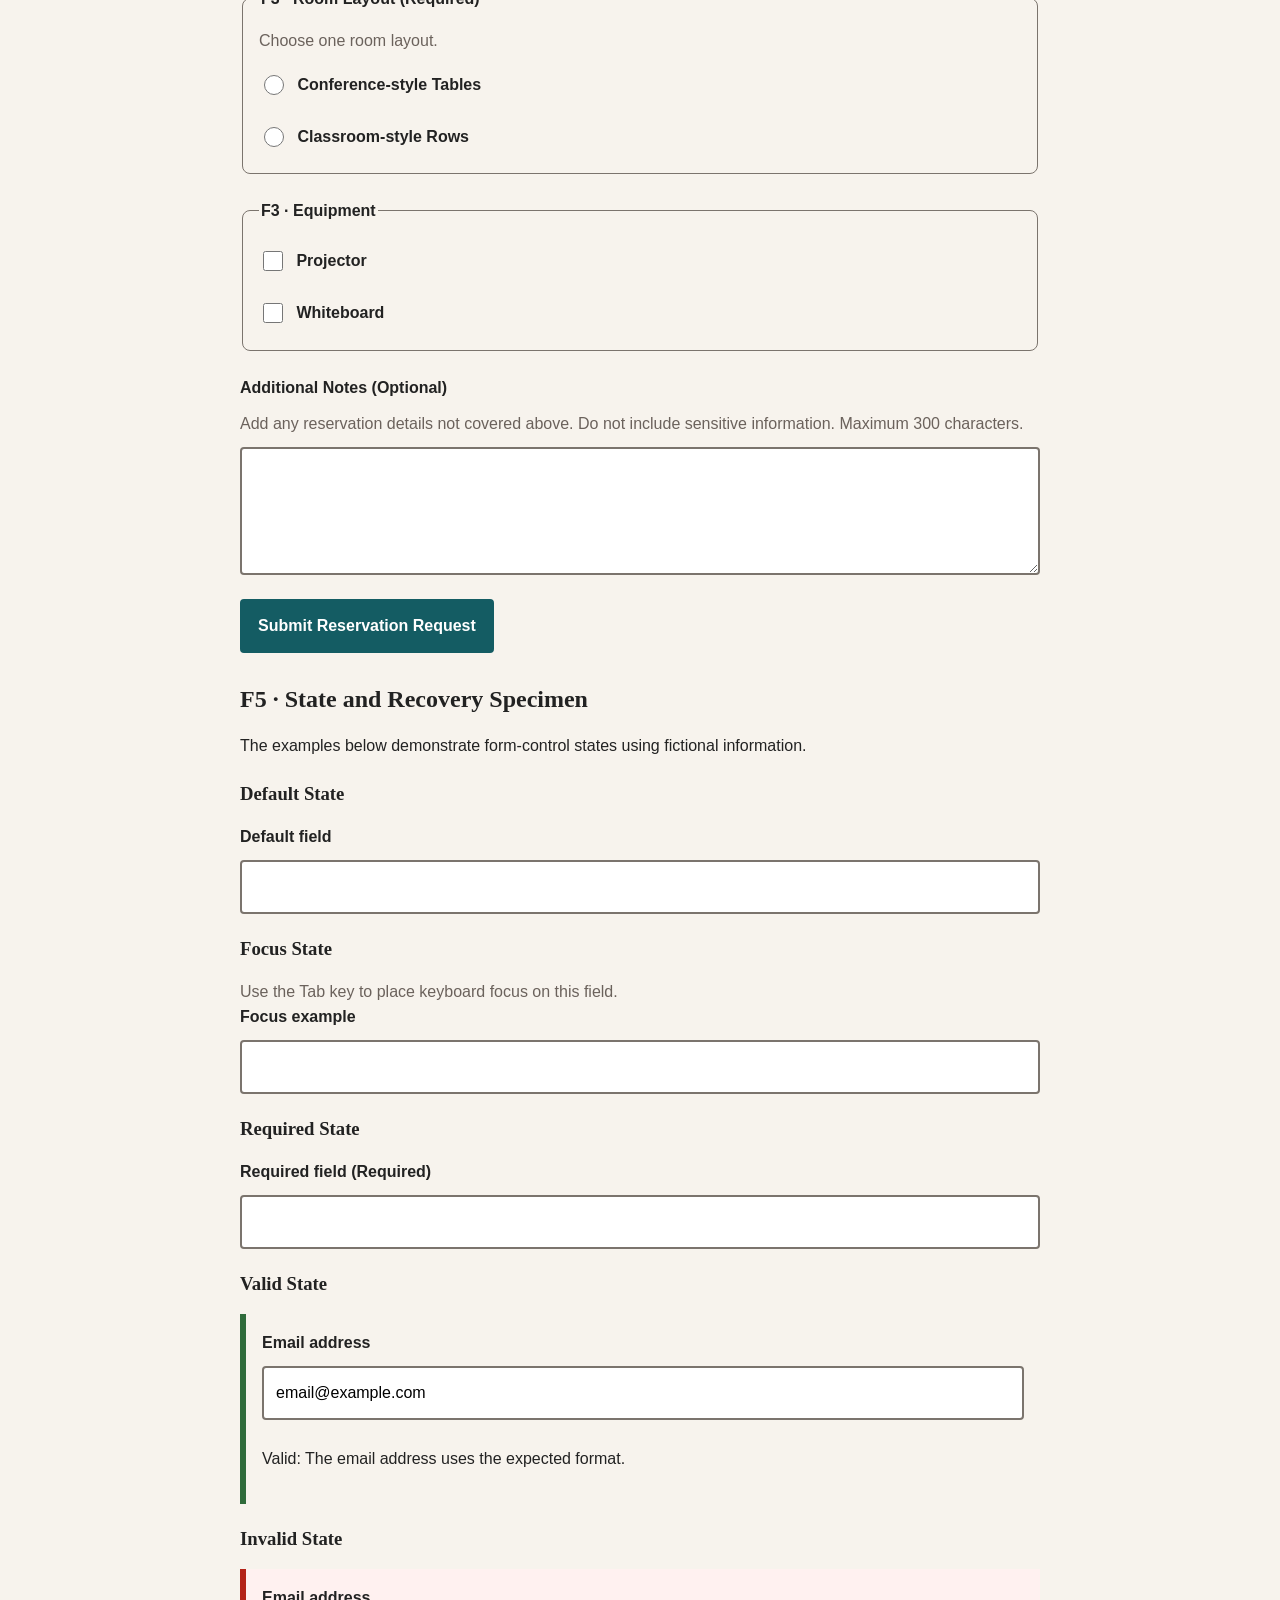
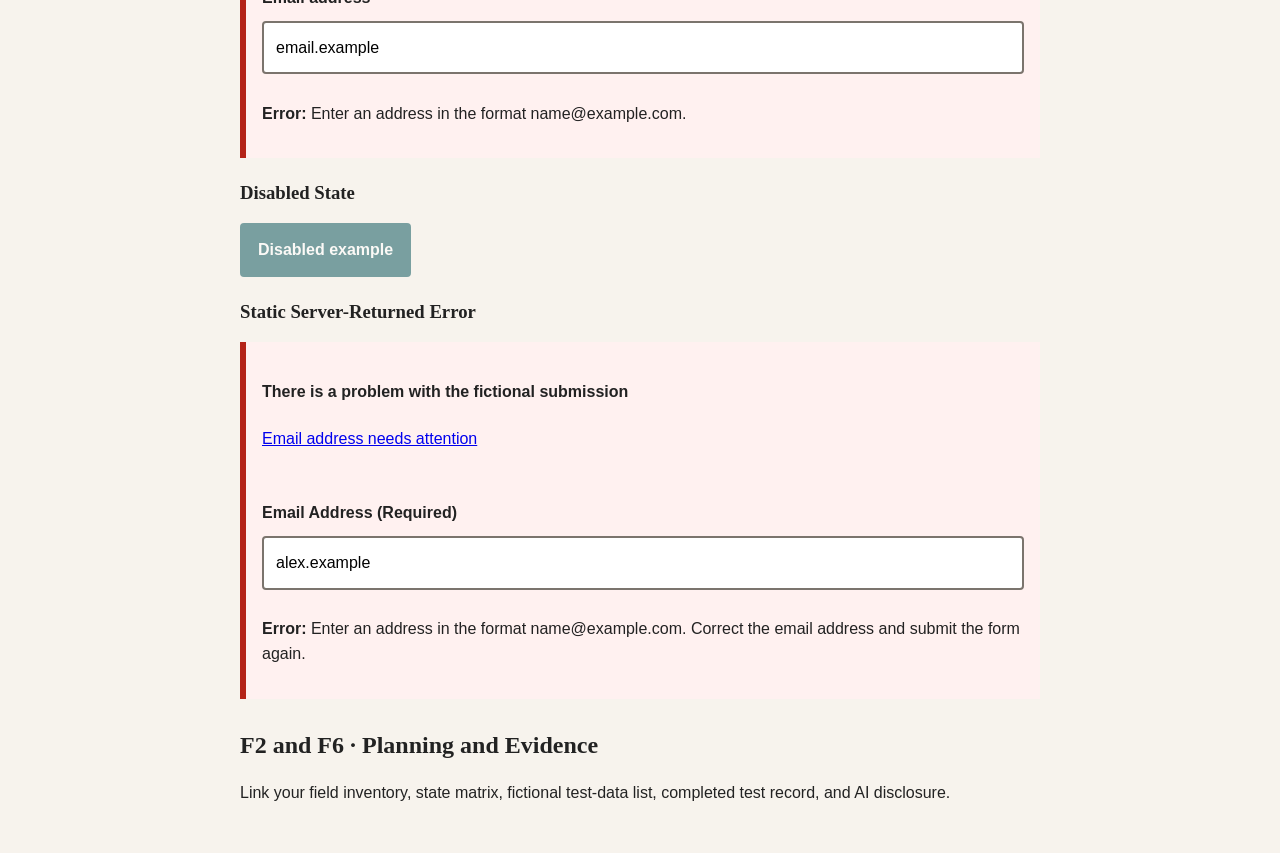
==== commit aff40754: "Minor fixes. Added F4. Fixed HTML Error for form action=""" ====
--- a/index.html
+++ b/index.html
@@ -23,7 +23,12 @@
                 <p><strong>Privacy:</strong> This is a front-end class prototype. Do not enter real personal data. Use fictional information only.</p>
             </section>
 
-            <form action="" method="get">
+            <section id="requirements">
+                <h2> F4 · Requirements and Validation</h2>
+                <p>Requirements, format instructions, and limits are provided before the relevant fields below.</p>
+            </section>
+
+            <form action="#" method="get">
                 <fieldset>
                  
                     <legend>F3 · Contact information</legend>
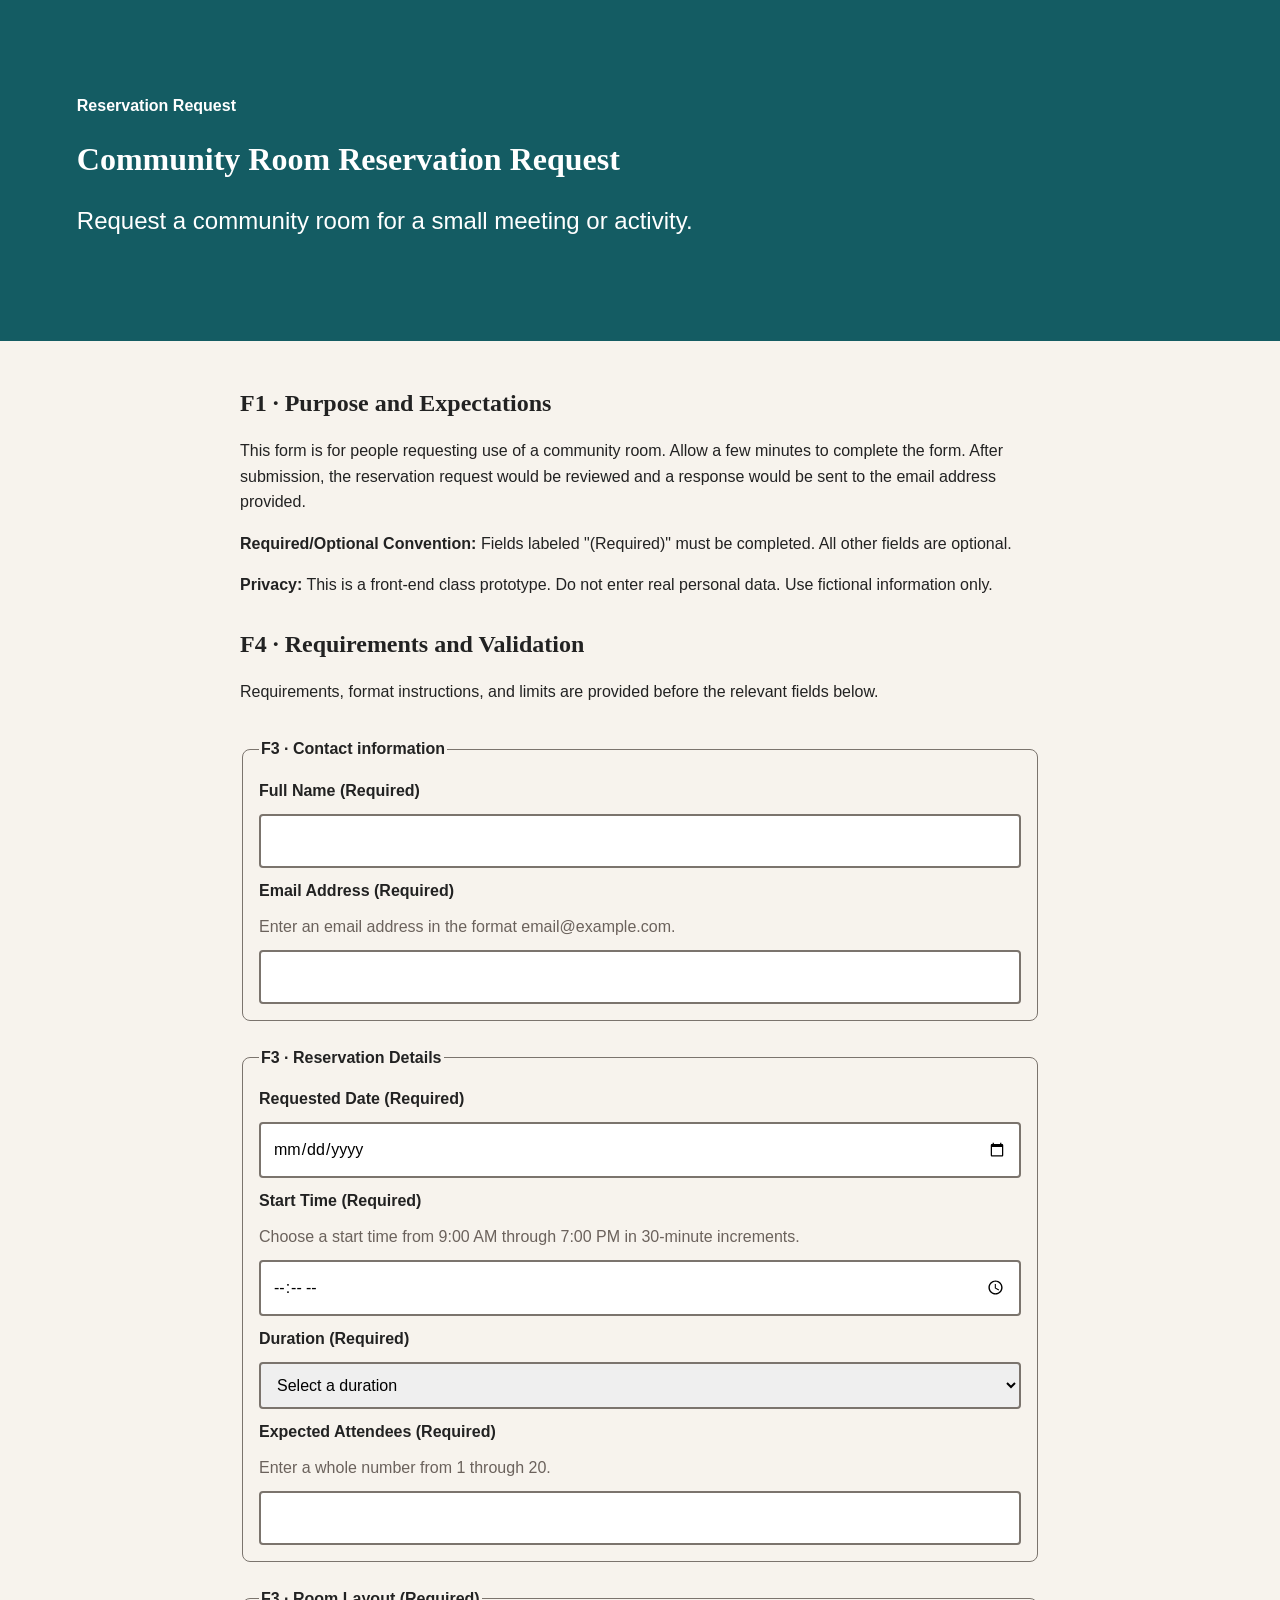
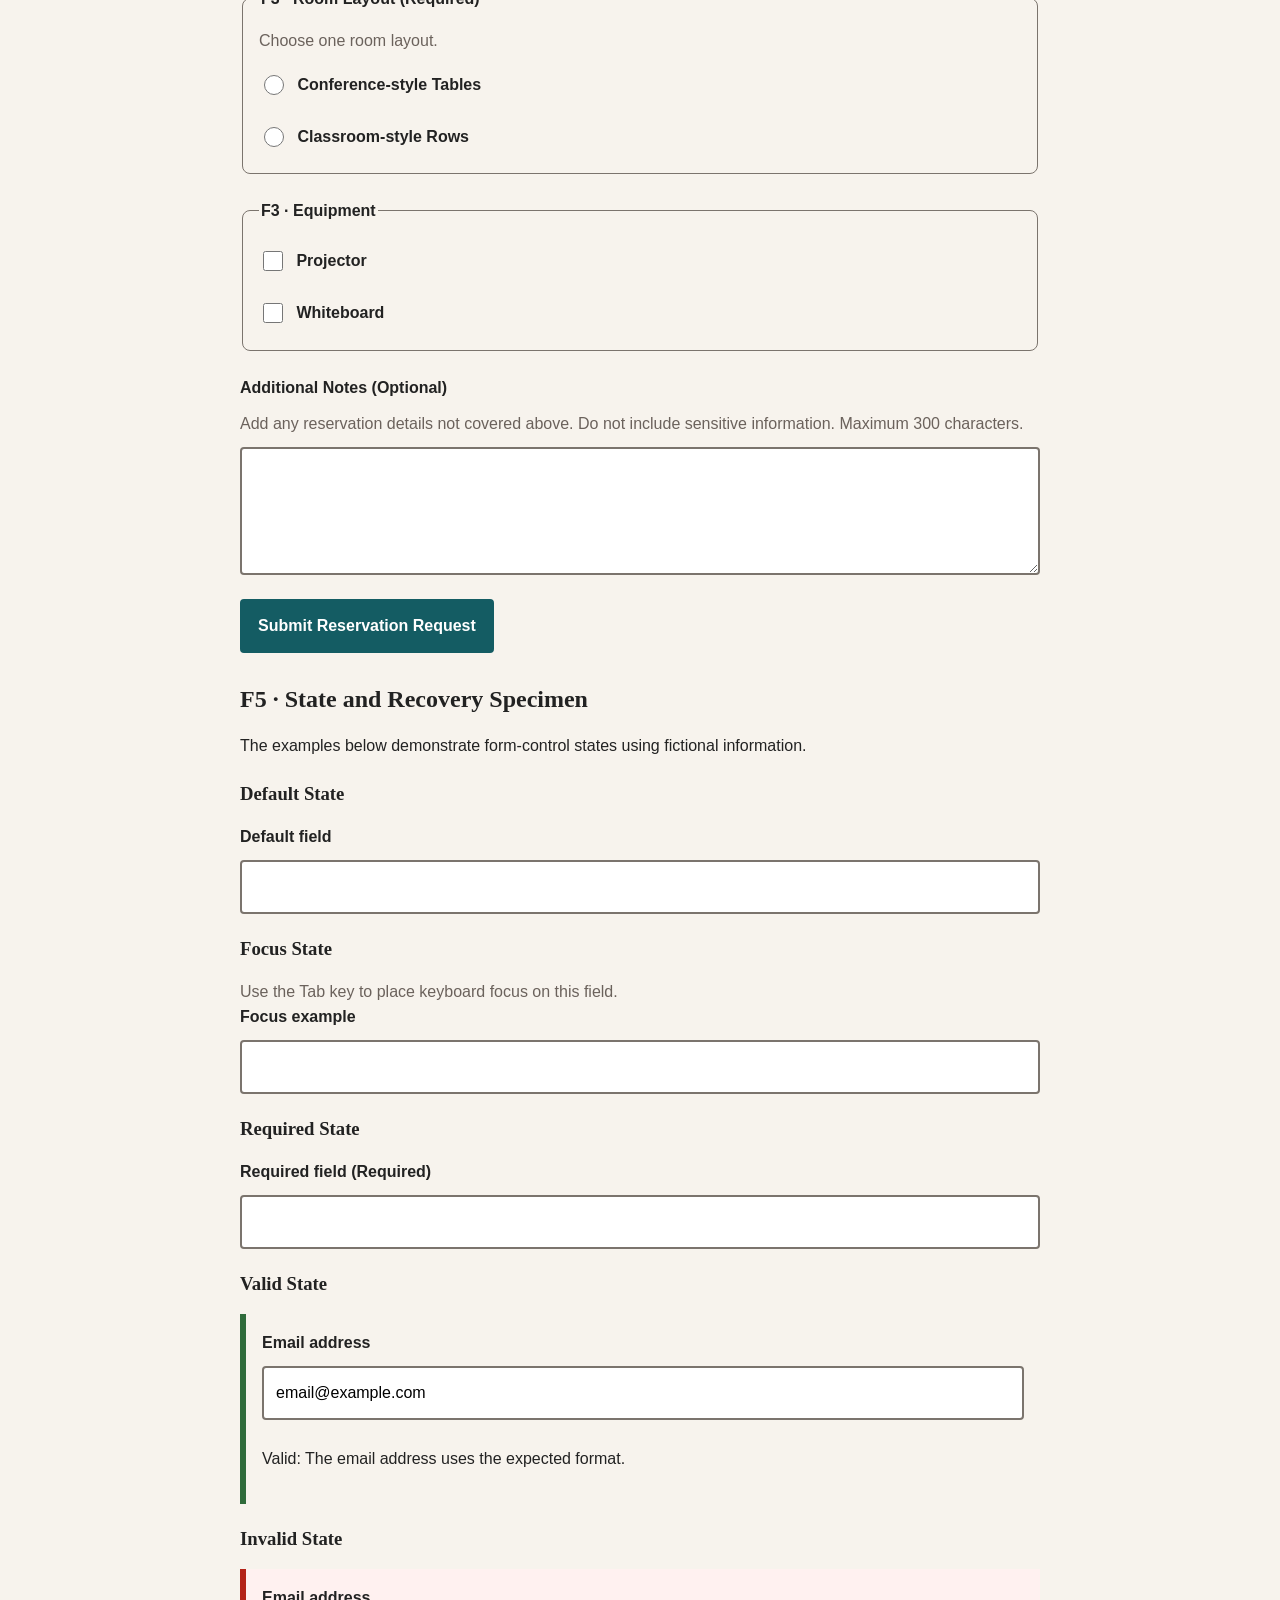
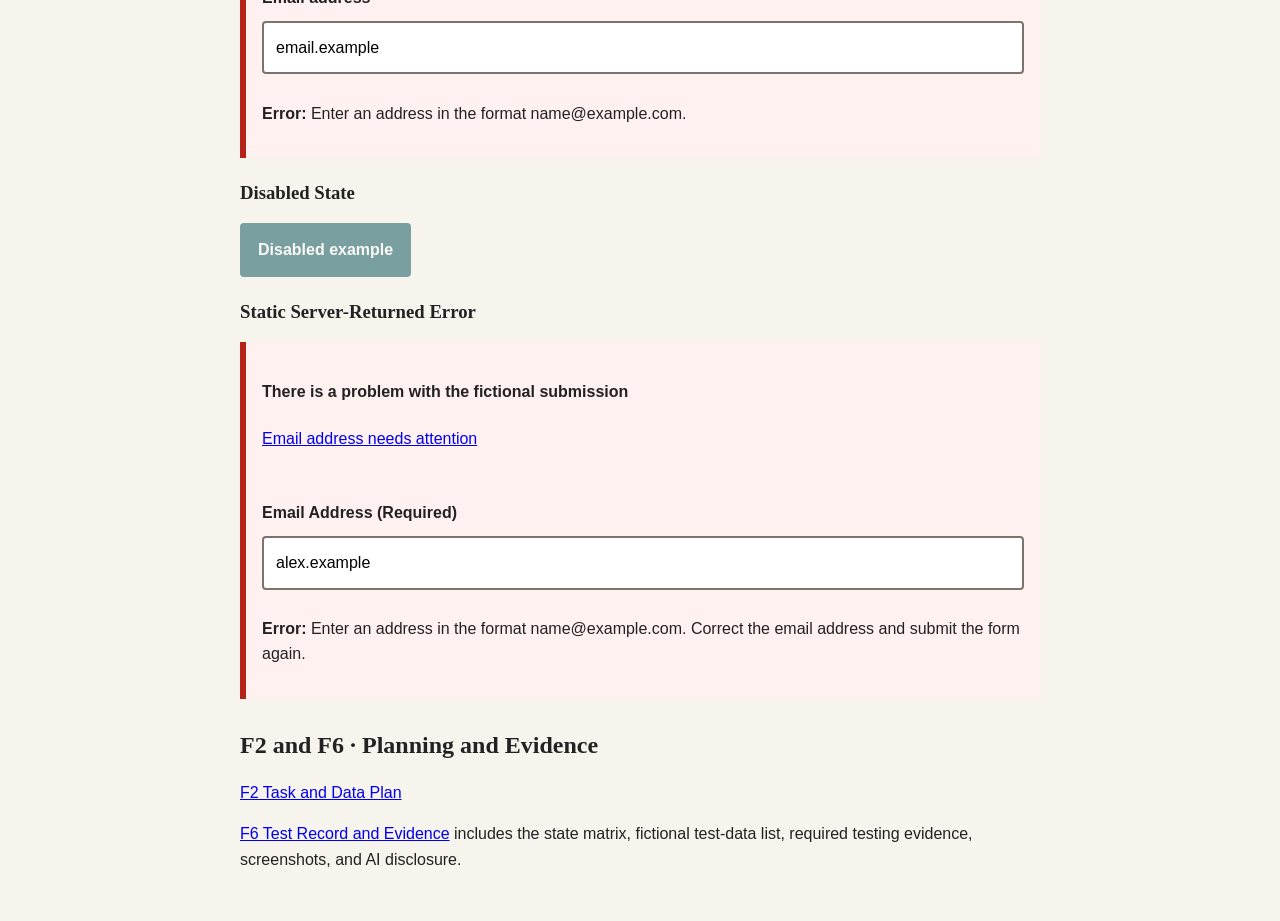
==== commit 4709dc6c: "Added F5 and F6" ====
--- a/index.html
+++ b/index.html
@@ -187,8 +187,15 @@
                 
                 <section id="documentation">
                     <h2>F2 and F6 · Planning and Evidence</h2>
-                    <p>Link your field inventory, state matrix, fictional test-data list, completed test record, and AI disclosure.</p>
-                
+
+                    <p>
+                        <a href="field-inventory-template.html">F2 Task and Data Plan</a>
+                    </p>
+
+                    <p>
+                        <a href="test-record.pdf">F6 Test Record and Evidence</a>
+                        includes the state matrix, fictional test-data list, required testing evidence, screenshots, and AI disclosure.
+                    </p>
                 </section>
             
             </main>
